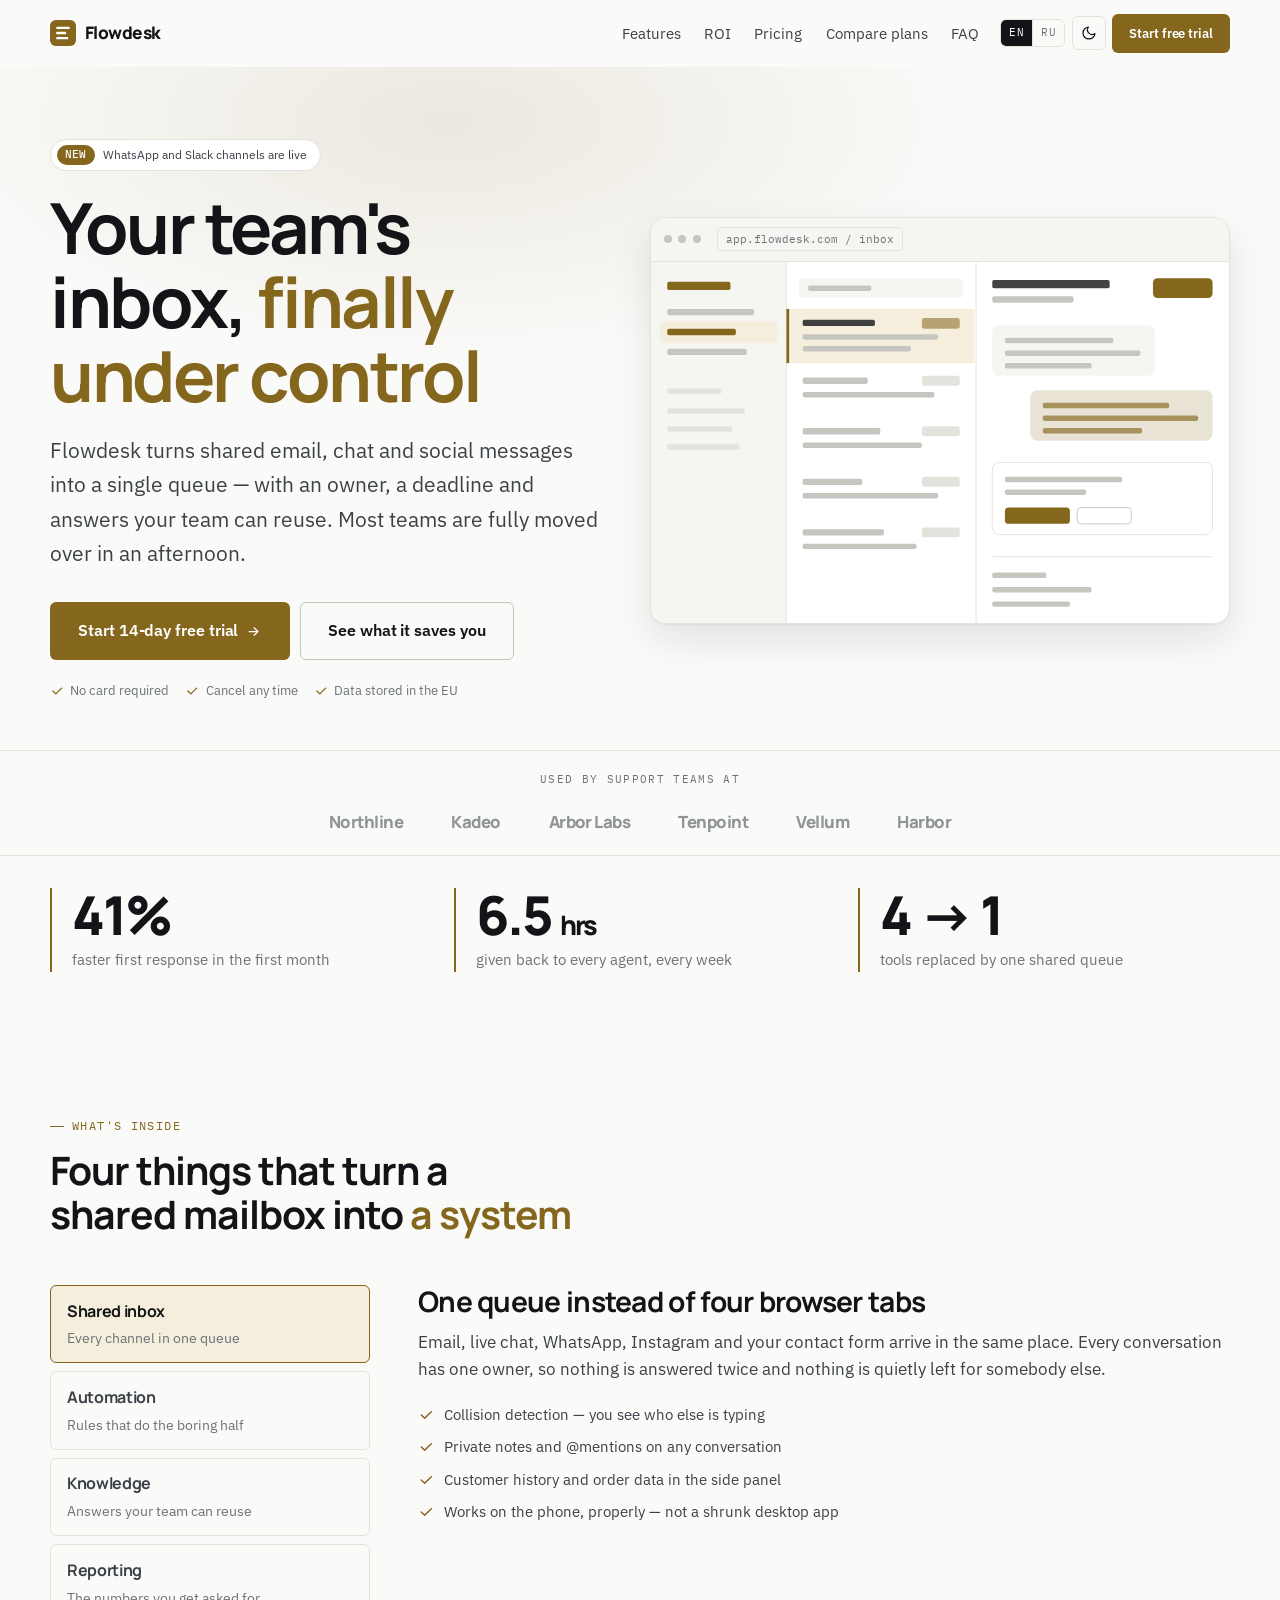
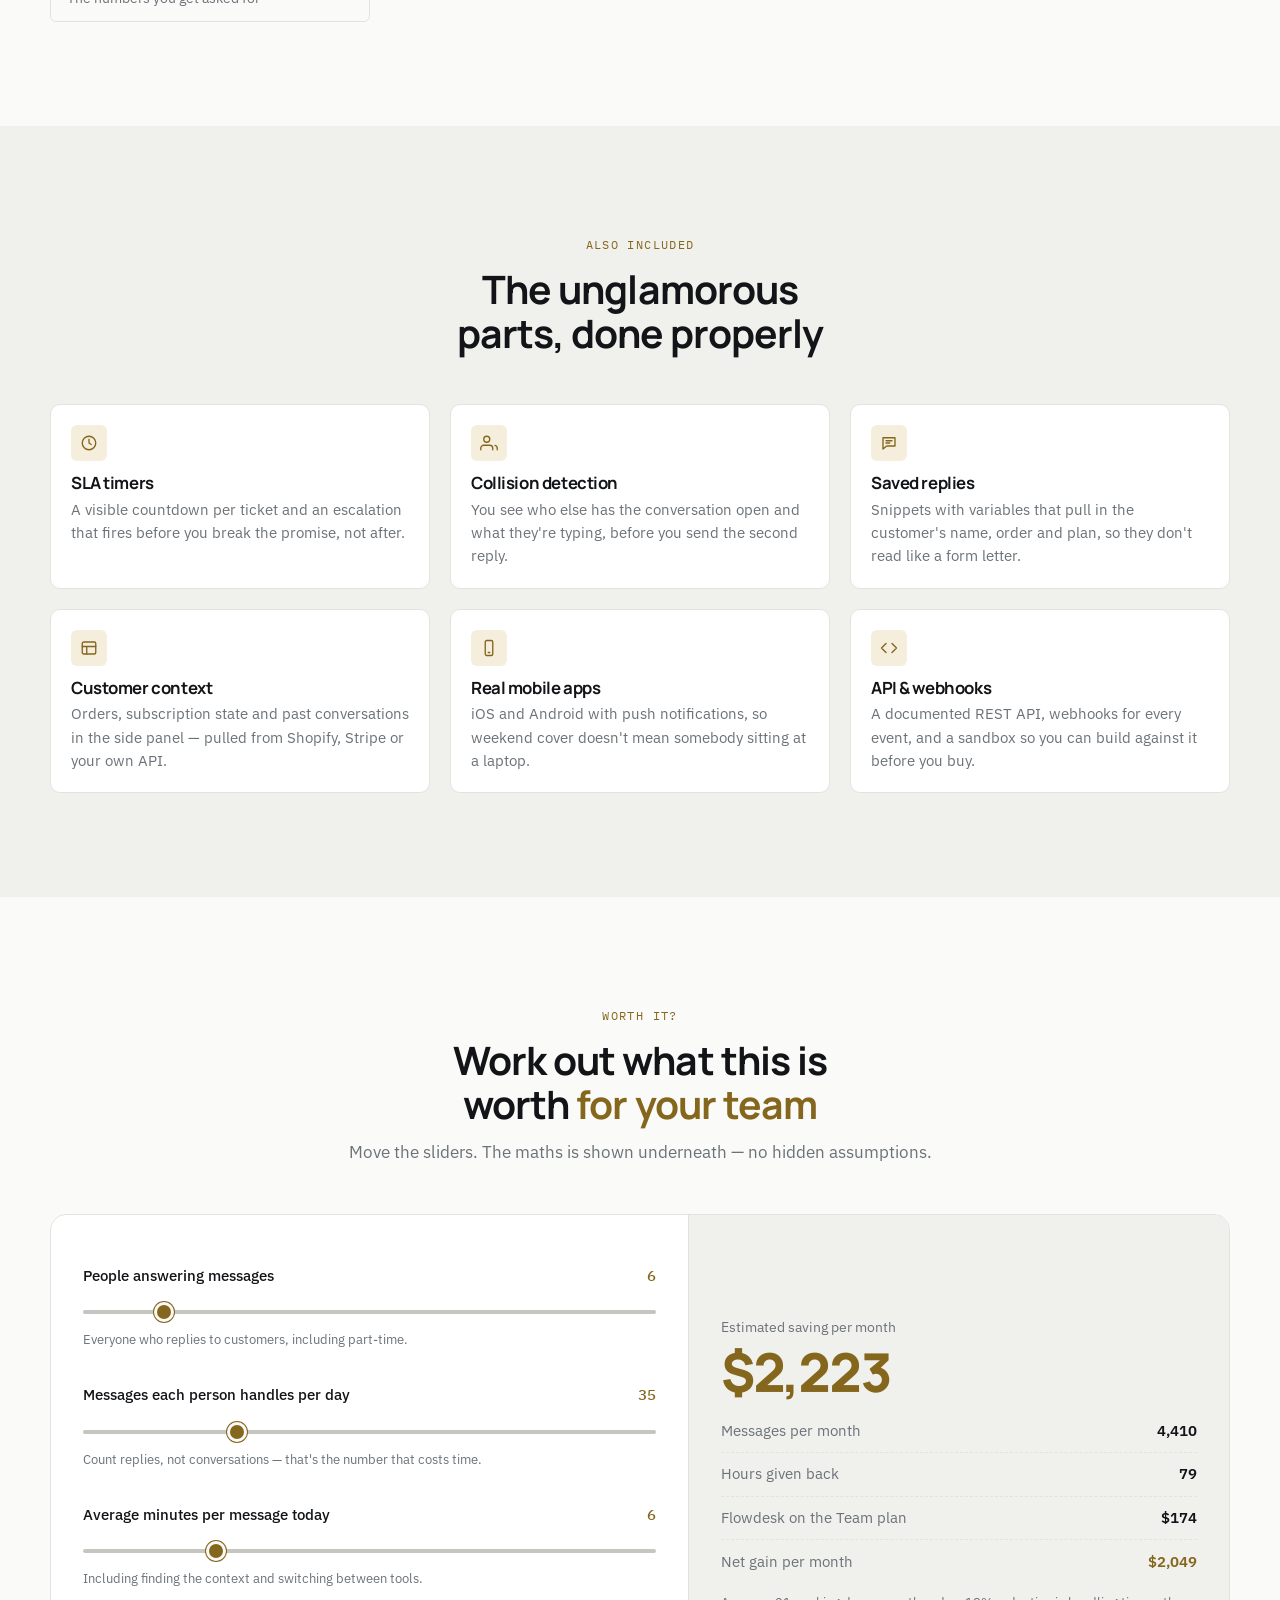
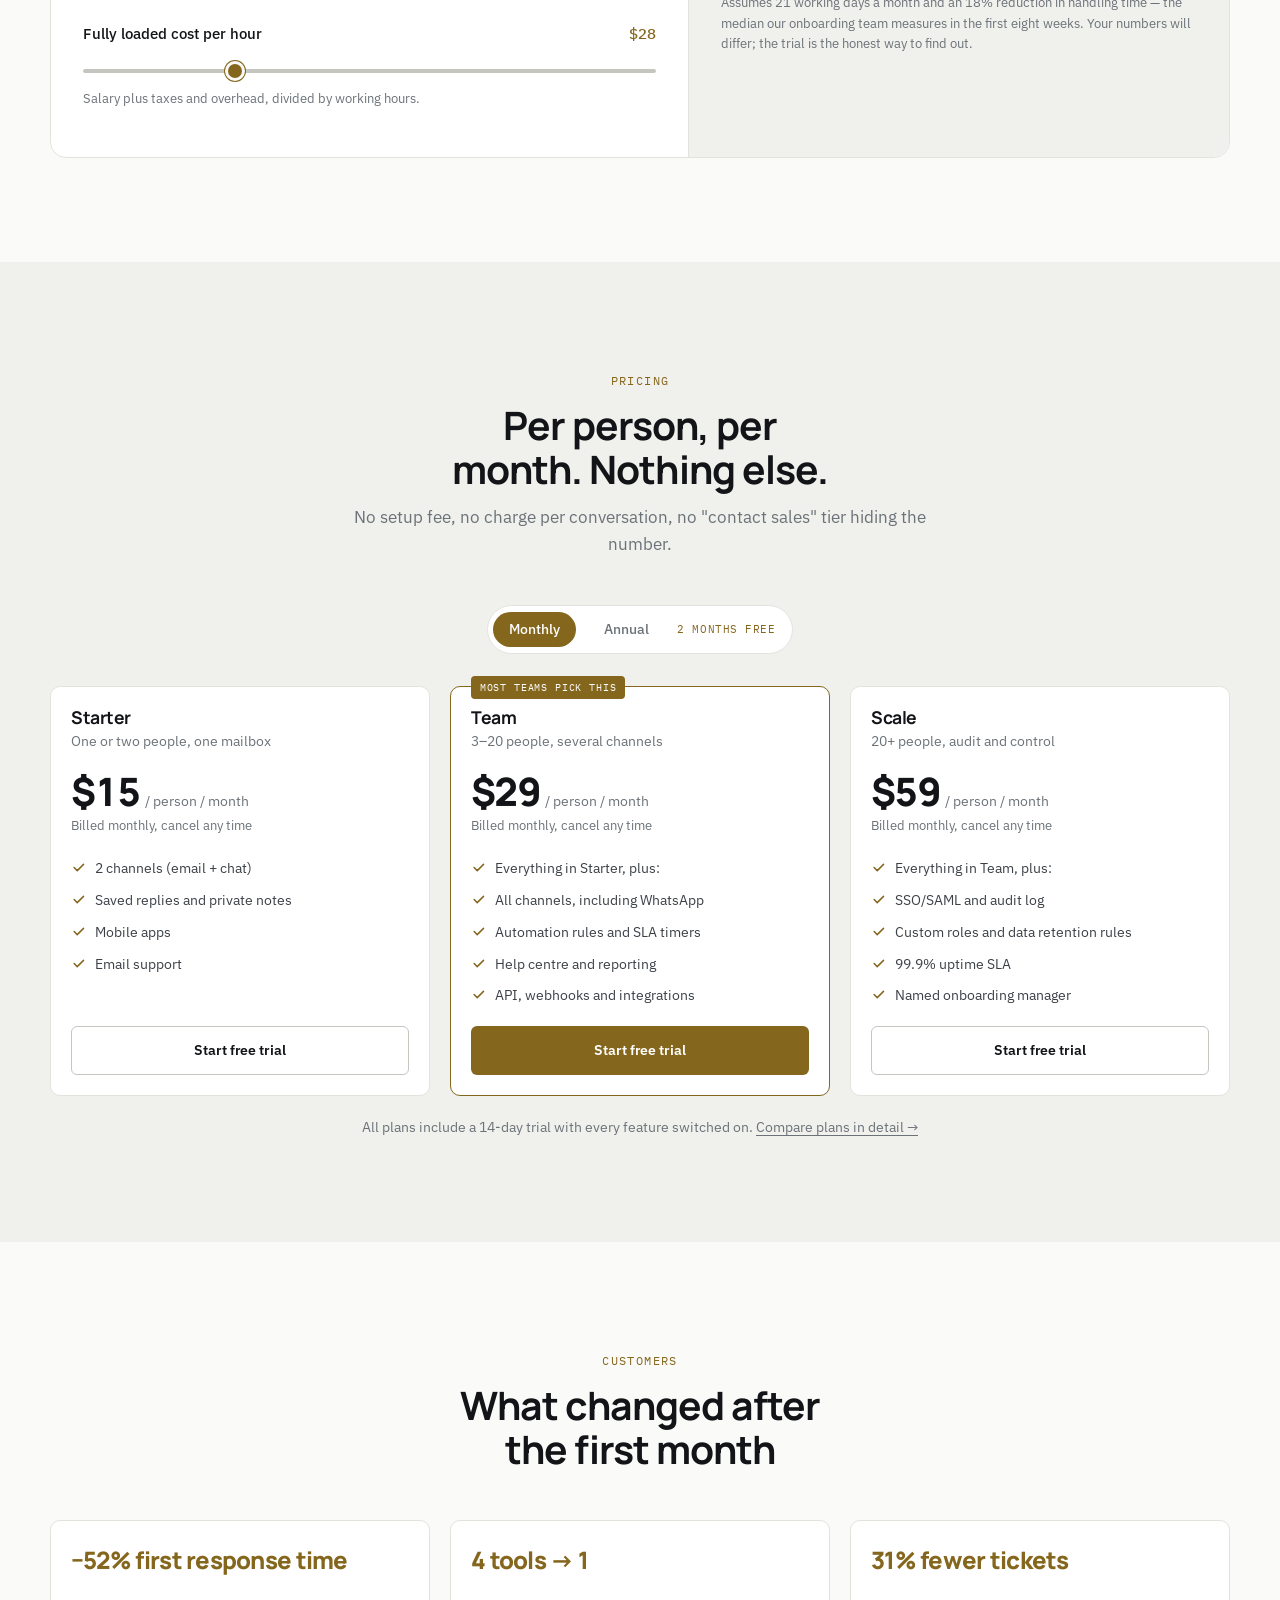
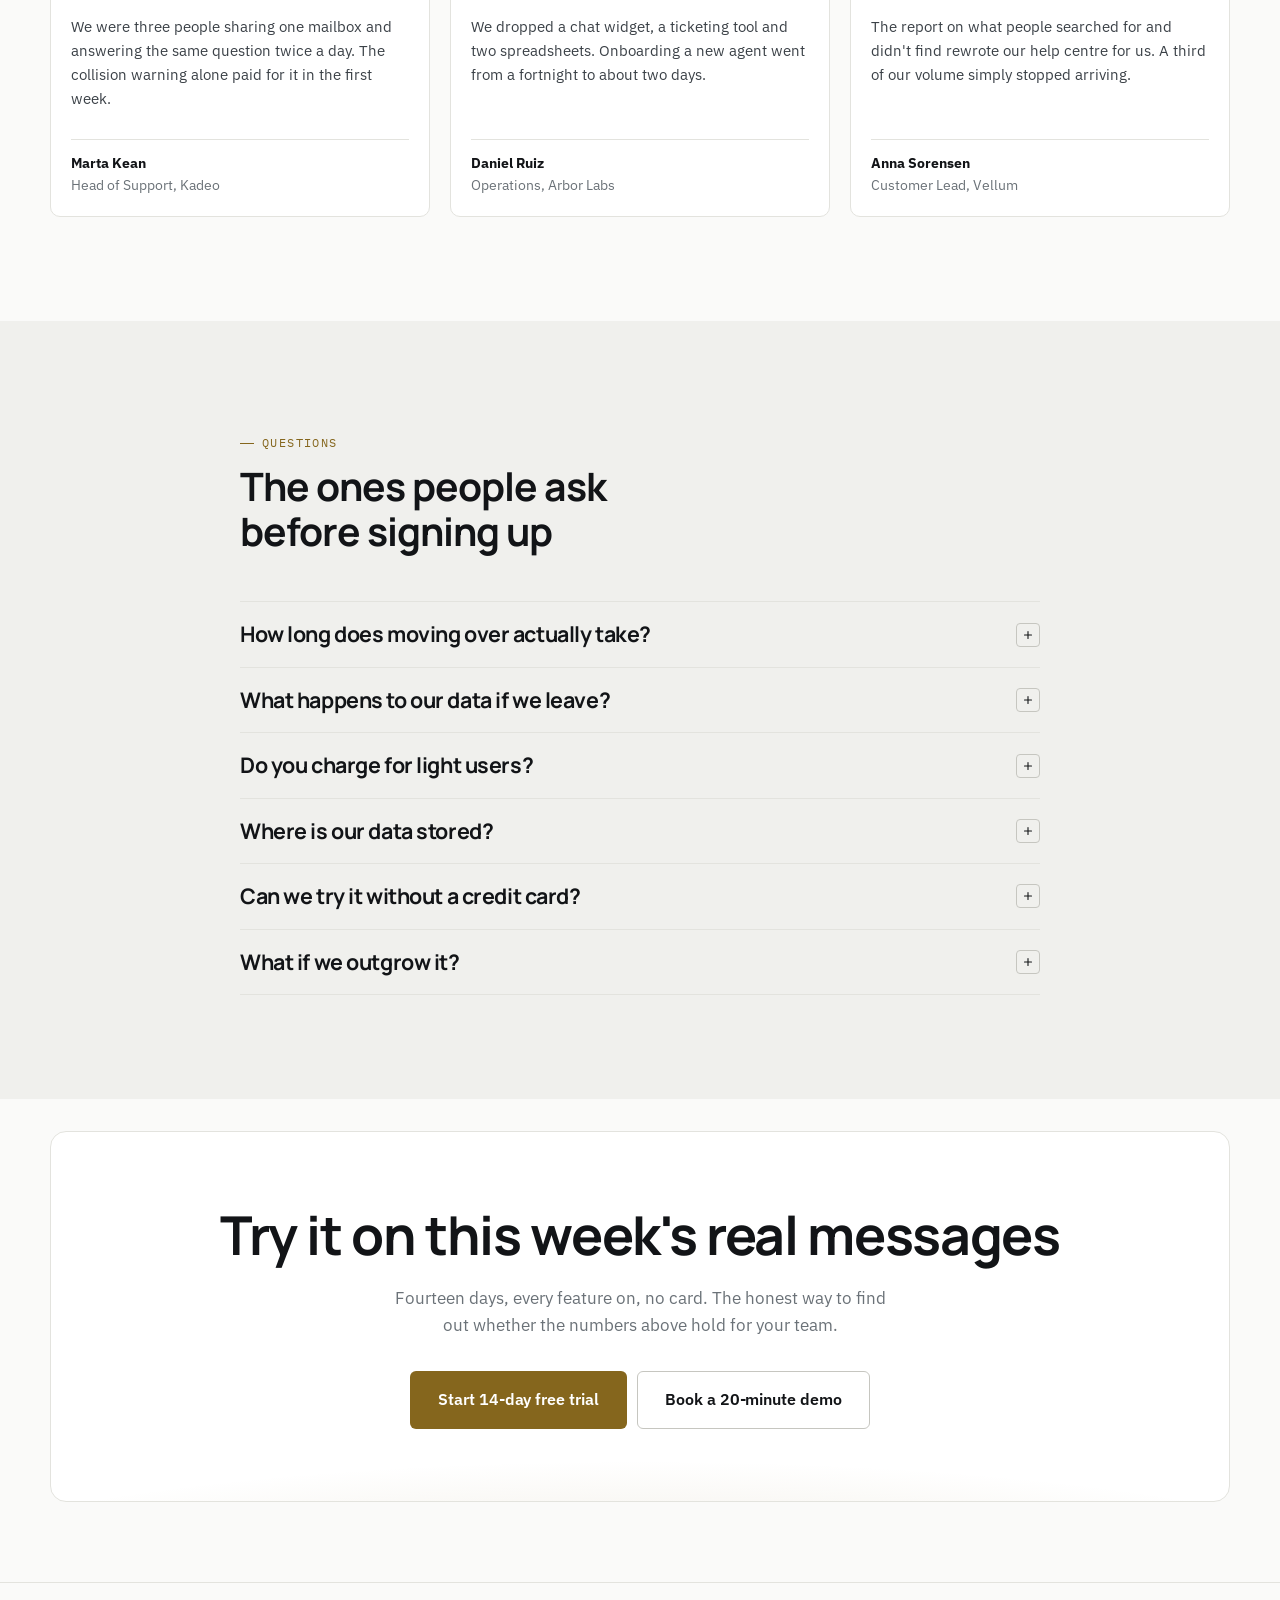
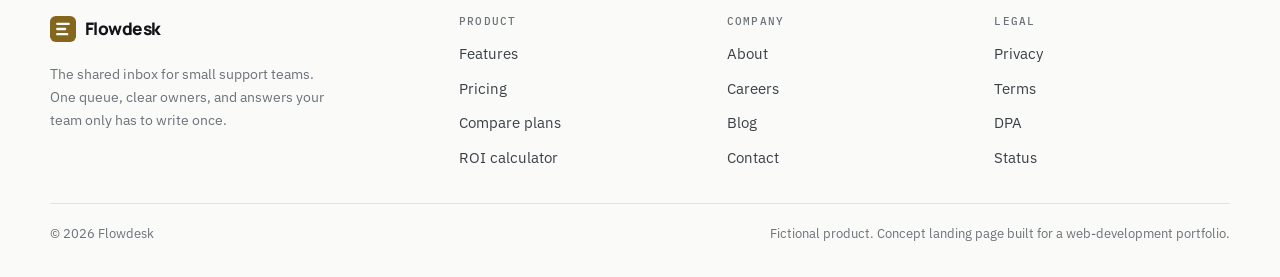
==== index.html @ bfbb4446 "Site files, README and preview" ====
<!DOCTYPE html>
<html lang="en">
<head>
<meta charset="utf-8">
<meta name="viewport" content="width=device-width, initial-scale=1">
<title data-i18n="home.metaTitle">Flowdesk — the shared inbox small support teams actually finish</title>
<meta name="description" data-i18n-attr="content:home.metaDesc" content="Flowdesk turns shared email, chat and social messages into one queue with owners, deadlines and reusable answers. 14-day free trial, no card required.">
<meta name="theme-color" content="#0E1013" media="(prefers-color-scheme: dark)">
<meta name="theme-color" content="#FAFAF9" media="(prefers-color-scheme: light)">

<meta property="og:type" content="website">
<meta property="og:title" content="Flowdesk — the shared inbox small support teams actually finish">
<meta property="og:description" content="One queue for email, chat and social. Owners, deadlines and answers your team can reuse.">
<meta property="og:url" content="https://dmitrii-mazurkevich.github.io/saas-landing-page/">
<link rel="canonical" href="https://dmitrii-mazurkevich.github.io/saas-landing-page/">
<link rel="alternate" hreflang="en" href="https://dmitrii-mazurkevich.github.io/saas-landing-page/?lang=en">
<link rel="alternate" hreflang="ru" href="https://dmitrii-mazurkevich.github.io/saas-landing-page/?lang=ru">
<link rel="alternate" hreflang="x-default" href="https://dmitrii-mazurkevich.github.io/saas-landing-page/">

<link rel="icon" href="data:image/svg+xml,%3Csvg xmlns='http://www.w3.org/2000/svg' viewBox='0 0 100 100'%3E%3Crect width='100' height='100' rx='22' fill='%230E1013'/%3E%3Cpath d='M28 30h44M28 50h30M28 70h38' stroke='%23C9A461' stroke-width='9' stroke-linecap='round'/%3E%3C/svg%3E">

<link rel="preconnect" href="https://fonts.googleapis.com">
<link rel="preconnect" href="https://fonts.gstatic.com" crossorigin>
<link rel="stylesheet" href="https://fonts.googleapis.com/css2?family=Manrope:wght@600;700;800&family=IBM+Plex+Sans:wght@400;500;600&family=IBM+Plex+Mono:wght@400;500&display=swap">
<link rel="stylesheet" href="assets/css/main.css">

<script>
  (function () {
    var d = document.documentElement, langs = ['en', 'ru'], lang = null;
    var p = location.search.match(/[?&]lang=([a-z]{2})/i);
    if (p && langs.indexOf(p[1].toLowerCase()) > -1) lang = p[1].toLowerCase();
    if (!lang) { try { var s = localStorage.getItem('fd-lang'); if (langs.indexOf(s) > -1) lang = s; } catch (e) {} }
    if (!lang) { lang = /^ru/i.test(navigator.language || '') ? 'ru' : 'en'; }
    d.setAttribute('data-lang', lang);
    if (lang !== 'en') { d.className += ' i18n-pending'; setTimeout(function () { d.classList.remove('i18n-pending'); }, 1200); }
    try { var t = localStorage.getItem('fd-theme'); if (t) d.setAttribute('data-theme', t); } catch (e) {}
  })();
</script>

<script type="application/ld+json">
{
  "@context": "https://schema.org",
  "@type": "SoftwareApplication",
  "name": "Flowdesk",
  "applicationCategory": "BusinessApplication",
  "operatingSystem": "Web, iOS, Android",
  "url": "https://dmitrii-mazurkevich.github.io/saas-landing-page/",
  "description": "Shared inbox and helpdesk for small support teams.",
  "offers": {
    "@type": "AggregateOffer",
    "priceCurrency": "USD",
    "lowPrice": "15",
    "highPrice": "59",
    "offerCount": "3"
  }
}
</script>
</head>

<body>
<a class="skip-link" href="#main" data-i18n="nav.skip">Skip to content</a>

<header class="site-header">
  <div class="container">
    <nav class="nav" aria-label="Main">
      <a class="logo" href="index.html">
        <svg class="logo__mark" viewBox="0 0 100 100" aria-hidden="true">
          <rect width="100" height="100" rx="22" fill="var(--accent)"/>
          <path d="M28 30h44M28 50h30M28 70h38" stroke="var(--accent-ink)" stroke-width="9" stroke-linecap="round"/>
        </svg>
        <span class="logo__name">Flowdesk</span>
      </a>

      <ul class="nav__list">
        <li><a href="#features" data-i18n="nav.features">Features</a></li>
        <li><a href="#calculator" data-i18n="nav.roi">ROI</a></li>
        <li><a href="#pricing" data-i18n="nav.pricing">Pricing</a></li>
        <li><a href="pricing.html" data-i18n="nav.compare">Compare plans</a></li>
        <li><a href="#faq" data-i18n="nav.faq">FAQ</a></li>
      </ul>

      <div class="nav__actions">
        <div class="lang" role="group" aria-label="Language">
          <button type="button" data-lang="en" aria-pressed="true">EN</button>
          <button type="button" data-lang="ru" aria-pressed="false">RU</button>
        </div>
        <button class="icon-btn theme-toggle" type="button" data-i18n-attr="aria-label:nav.theme" aria-label="Switch colour theme">
          <svg class="icon-sun" viewBox="0 0 24 24" fill="none" stroke="currentColor" stroke-width="1.8" stroke-linecap="round" stroke-linejoin="round" aria-hidden="true"><circle cx="12" cy="12" r="4"/><path d="M12 2v2M12 20v2M4.9 4.9l1.4 1.4M17.7 17.7l1.4 1.4M2 12h2M20 12h2M4.9 19.1l1.4-1.4M17.7 6.3l1.4-1.4"/></svg>
          <svg class="icon-moon" viewBox="0 0 24 24" fill="none" stroke="currentColor" stroke-width="1.8" stroke-linecap="round" stroke-linejoin="round" aria-hidden="true"><path d="M21 12.8A9 9 0 1 1 11.2 3a7 7 0 0 0 9.8 9.8z"/></svg>
        </button>
        <button class="icon-btn nav-toggle" type="button" aria-expanded="false" aria-controls="mobile-menu" data-i18n-attr="aria-label:nav.menu" aria-label="Open menu">
          <svg viewBox="0 0 24 24" fill="none" stroke="currentColor" stroke-width="1.8" stroke-linecap="round" aria-hidden="true"><path d="M4 7h16M4 12h16M4 17h16"/></svg>
        </button>
        <a class="btn btn--sm nav__cta" href="#pricing" data-analytics="cta_nav_trial" data-i18n="nav.trial">Start free trial</a>
      </div>
    </nav>
  </div>
</header>

<div class="mobile-menu" id="mobile-menu">
  <a href="#features" data-i18n="nav.features">Features</a>
  <a href="#calculator" data-i18n="nav.roi">ROI</a>
  <a href="#pricing" data-i18n="nav.pricing">Pricing</a>
  <a href="pricing.html" data-i18n="nav.compare">Compare plans</a>
  <a href="#faq" data-i18n="nav.faq">FAQ</a>
  <a class="btn" href="#pricing" data-analytics="cta_mobilemenu_trial" data-i18n="nav.trial">Start free trial</a>
</div>

<main id="main">

  <!-- ================= HERO ================= -->
  <section class="hero">
    <div class="container">
      <div class="hero__grid">
        <div>
          <p class="pill"><b data-i18n="hero.pillTag">New</b> <span data-i18n="hero.pillText">WhatsApp and Slack channels are live</span></p>

          <h1 class="hero__title" data-i18n-html="hero.title">Your team's inbox, <em>finally under control</em></h1>

          <p class="hero__lede" data-i18n="hero.lede">
            Flowdesk turns shared email, chat and social messages into a single queue —
            with an owner, a deadline and answers your team can reuse. Most teams are
            fully moved over in an afternoon.
          </p>

          <div class="hero__actions">
            <a class="btn btn--lg" href="#pricing" data-analytics="cta_hero_trial">
              <span data-i18n="hero.cta1">Start 14-day free trial</span>
              <svg viewBox="0 0 24 24" fill="none" stroke="currentColor" stroke-width="2" stroke-linecap="round" stroke-linejoin="round" aria-hidden="true"><path d="M5 12h14M13 6l6 6-6 6"/></svg>
            </a>
            <a class="btn btn--ghost btn--lg" href="#calculator" data-analytics="cta_hero_roi" data-i18n="hero.cta2">See what it saves you</a>
          </div>

          <p class="hero__note">
            <span>
              <svg viewBox="0 0 24 24" fill="none" stroke="currentColor" stroke-width="2.2" stroke-linecap="round" stroke-linejoin="round" aria-hidden="true"><path d="m5 12 5 5L20 7"/></svg>
              <span data-i18n="hero.note1">No card required</span>
            </span>
            <span>
              <svg viewBox="0 0 24 24" fill="none" stroke="currentColor" stroke-width="2.2" stroke-linecap="round" stroke-linejoin="round" aria-hidden="true"><path d="m5 12 5 5L20 7"/></svg>
              <span data-i18n="hero.note2">Cancel any time</span>
            </span>
            <span>
              <svg viewBox="0 0 24 24" fill="none" stroke="currentColor" stroke-width="2.2" stroke-linecap="round" stroke-linejoin="round" aria-hidden="true"><path d="m5 12 5 5L20 7"/></svg>
              <span data-i18n="hero.note3">Data stored in the EU</span>
            </span>
          </p>
        </div>

        <div class="mock reveal">
          <div class="mock__bar">
            <span class="mock__dot"></span><span class="mock__dot"></span><span class="mock__dot"></span>
            <span class="mock__tab">app.flowdesk.com / inbox</span>
          </div>
          <div class="mock__body">
            <svg viewBox="0 0 640 400" role="img" aria-label="Flowdesk shared inbox interface">
              <rect width="640" height="400" fill="var(--surface)"/>
              <!-- sidebar -->
              <rect x="0" y="0" width="150" height="400" fill="var(--surface-2)"/>
              <rect x="18" y="22" width="70" height="9" rx="2" fill="var(--accent)"/>
              <g fill="var(--line-strong)">
                <rect x="18" y="52" width="96" height="7" rx="2"/>
                <rect x="18" y="74" width="76" height="7" rx="2"/>
                <rect x="18" y="96" width="88" height="7" rx="2"/>
              </g>
              <rect x="10" y="66" width="130" height="24" rx="5" fill="var(--accent-soft)"/>
              <rect x="18" y="74" width="76" height="7" rx="2" fill="var(--accent)"/>
              <g fill="var(--line)">
                <rect x="18" y="140" width="60" height="6" rx="2"/>
                <rect x="18" y="162" width="86" height="6" rx="2"/>
                <rect x="18" y="182" width="72" height="6" rx="2"/>
                <rect x="18" y="202" width="80" height="6" rx="2"/>
              </g>
              <!-- list -->
              <rect x="150" y="0" width="210" height="400" fill="var(--surface)"/>
              <line x1="150" y1="0" x2="150" y2="400" stroke="var(--line)"/>
              <line x1="360" y1="0" x2="360" y2="400" stroke="var(--line)"/>
              <rect x="164" y="18" width="182" height="22" rx="5" fill="var(--surface-2)"/>
              <rect x="174" y="26" width="70" height="6" rx="2" fill="var(--line-strong)"/>
              <g>
                <rect x="152" y="52" width="206" height="60" fill="var(--accent-soft)"/>
                <rect x="150" y="52" width="3" height="60" fill="var(--accent)"/>
                <rect x="168" y="64" width="80" height="7" rx="2" fill="var(--ink)" opacity=".8"/>
                <rect x="168" y="80" width="150" height="6" rx="2" fill="var(--line-strong)"/>
                <rect x="168" y="93" width="120" height="6" rx="2" fill="var(--line-strong)"/>
                <rect x="300" y="62" width="42" height="12" rx="3" fill="var(--accent)" opacity=".55"/>
              </g>
              <g fill="var(--line-strong)">
                <rect x="168" y="128" width="72" height="7" rx="2"/><rect x="168" y="144" width="146" height="6" rx="2"/>
                <rect x="168" y="184" width="86" height="7" rx="2"/><rect x="168" y="200" width="132" height="6" rx="2"/>
                <rect x="168" y="240" width="66" height="7" rx="2"/><rect x="168" y="256" width="150" height="6" rx="2"/>
                <rect x="168" y="296" width="90" height="7" rx="2"/><rect x="168" y="312" width="126" height="6" rx="2"/>
              </g>
              <g fill="var(--line)">
                <rect x="300" y="126" width="42" height="11" rx="3"/>
                <rect x="300" y="182" width="42" height="11" rx="3"/>
                <rect x="300" y="238" width="42" height="11" rx="3"/>
                <rect x="300" y="294" width="42" height="11" rx="3"/>
              </g>
              <!-- conversation -->
              <rect x="378" y="20" width="130" height="9" rx="2" fill="var(--ink)" opacity=".8"/>
              <rect x="378" y="38" width="90" height="7" rx="2" fill="var(--line-strong)"/>
              <rect x="556" y="18" width="66" height="22" rx="5" fill="var(--accent)"/>
              <g>
                <rect x="378" y="70" width="180" height="56" rx="8" fill="var(--surface-2)"/>
                <rect x="392" y="84" width="120" height="6" rx="2" fill="var(--line-strong)"/>
                <rect x="392" y="98" width="150" height="6" rx="2" fill="var(--line-strong)"/>
                <rect x="392" y="112" width="96" height="6" rx="2" fill="var(--line-strong)"/>
              </g>
              <g>
                <rect x="420" y="142" width="202" height="56" rx="8" fill="var(--accent)" opacity=".18"/>
                <rect x="434" y="156" width="140" height="6" rx="2" fill="var(--accent)" opacity=".65"/>
                <rect x="434" y="170" width="172" height="6" rx="2" fill="var(--accent)" opacity=".65"/>
                <rect x="434" y="184" width="110" height="6" rx="2" fill="var(--accent)" opacity=".65"/>
              </g>
              <rect x="378" y="222" width="244" height="80" rx="8" fill="none" stroke="var(--line)"/>
              <g fill="var(--line-strong)">
                <rect x="392" y="238" width="130" height="6" rx="2"/>
                <rect x="392" y="252" width="90" height="6" rx="2"/>
              </g>
              <rect x="392" y="272" width="72" height="18" rx="4" fill="var(--accent)"/>
              <rect x="472" y="272" width="60" height="18" rx="4" fill="none" stroke="var(--line-strong)"/>
              <g fill="var(--line)">
                <rect x="378" y="326" width="244" height="1"/>
              </g>
              <g fill="var(--line-strong)">
                <rect x="378" y="344" width="60" height="6" rx="2"/>
                <rect x="378" y="360" width="110" height="6" rx="2"/>
                <rect x="378" y="376" width="86" height="6" rx="2"/>
              </g>
            </svg>
          </div>
        </div>
      </div>
    </div>
  </section>

  <!-- ================= LOGOS ================= -->
  <div class="logos">
    <div class="container">
      <p class="logos__label" data-i18n="logos.label">Used by support teams at</p>
      <div class="logos__row">
        <span>Northline</span><span>Kadeo</span><span>Arbor Labs</span>
        <span>Tenpoint</span><span>Vellum</span><span>Harbor</span>
      </div>
    </div>
  </div>

  <!-- ================= STATS ================= -->
  <section class="section--tight">
    <div class="container">
      <div class="stats">
        <div class="stat reveal">
          <div class="stat__value"><span data-count-to="41">41</span>%</div>
          <p class="stat__label" data-i18n="stat.1">faster first response in the first month</p>
        </div>
        <div class="stat reveal">
          <div class="stat__value"><span data-count-to="6">6</span>.5 <span style="font-size:.5em" data-i18n="stat.hrs">hrs</span></div>
          <p class="stat__label" data-i18n="stat.2">given back to every agent, every week</p>
        </div>
        <div class="stat reveal">
          <div class="stat__value"><span data-count-to="4">4</span> → 1</div>
          <p class="stat__label" data-i18n="stat.3">tools replaced by one shared queue</p>
        </div>
      </div>
    </div>
  </section>

  <!-- ================= FEATURE TABS ================= -->
  <section class="section" id="features">
    <div class="container">
      <div class="section-head reveal">
        <p class="eyebrow" data-i18n="feat.eyebrow">What's inside</p>
        <h2 class="section-title" data-i18n-html="feat.title">Four things that turn a shared mailbox into <em>a system</em></h2>
      </div>

      <div class="tabs">
        <div class="tablist" role="tablist" data-i18n-attr="aria-label:feat.eyebrow" aria-label="Features">
          <button class="tab" role="tab" id="tab-1" aria-controls="panel-1" aria-selected="true" type="button">
            <span class="tab__title" data-i18n="feat.t1">Shared inbox</span>
            <span class="tab__sub" data-i18n="feat.s1">Every channel in one queue</span>
          </button>
          <button class="tab" role="tab" id="tab-2" aria-controls="panel-2" aria-selected="false" type="button" tabindex="-1">
            <span class="tab__title" data-i18n="feat.t2">Automation</span>
            <span class="tab__sub" data-i18n="feat.s2">Rules that do the boring half</span>
          </button>
          <button class="tab" role="tab" id="tab-3" aria-controls="panel-3" aria-selected="false" type="button" tabindex="-1">
            <span class="tab__title" data-i18n="feat.t3">Knowledge</span>
            <span class="tab__sub" data-i18n="feat.s3">Answers your team can reuse</span>
          </button>
          <button class="tab" role="tab" id="tab-4" aria-controls="panel-4" aria-selected="false" type="button" tabindex="-1">
            <span class="tab__title" data-i18n="feat.t4">Reporting</span>
            <span class="tab__sub" data-i18n="feat.s4">The numbers you get asked for</span>
          </button>
        </div>

        <div>
          <div class="tabpanel is-active" role="tabpanel" id="panel-1" aria-labelledby="tab-1" tabindex="0">
            <h3 data-i18n="feat.h1">One queue instead of four browser tabs</h3>
            <p data-i18n="feat.p1">
              Email, live chat, WhatsApp, Instagram and your contact form arrive in the same
              place. Every conversation has one owner, so nothing is answered twice and nothing
              is quietly left for somebody else.
            </p>
            <ul class="tabpanel__list">
              <li><svg viewBox="0 0 24 24" fill="none" stroke="currentColor" stroke-width="2.2" stroke-linecap="round" stroke-linejoin="round" aria-hidden="true"><path d="m5 12 5 5L20 7"/></svg><span data-i18n="feat.l1a">Collision detection — you see who else is typing</span></li>
              <li><svg viewBox="0 0 24 24" fill="none" stroke="currentColor" stroke-width="2.2" stroke-linecap="round" stroke-linejoin="round" aria-hidden="true"><path d="m5 12 5 5L20 7"/></svg><span data-i18n="feat.l1b">Private notes and @mentions on any conversation</span></li>
              <li><svg viewBox="0 0 24 24" fill="none" stroke="currentColor" stroke-width="2.2" stroke-linecap="round" stroke-linejoin="round" aria-hidden="true"><path d="m5 12 5 5L20 7"/></svg><span data-i18n="feat.l1c">Customer history and order data in the side panel</span></li>
              <li><svg viewBox="0 0 24 24" fill="none" stroke="currentColor" stroke-width="2.2" stroke-linecap="round" stroke-linejoin="round" aria-hidden="true"><path d="m5 12 5 5L20 7"/></svg><span data-i18n="feat.l1d">Works on the phone, properly — not a shrunk desktop app</span></li>
            </ul>
          </div>

          <div class="tabpanel" role="tabpanel" id="panel-2" aria-labelledby="tab-2" tabindex="0" hidden>
            <h3 data-i18n="feat.h2">Rules instead of reminders in your head</h3>
            <p data-i18n="feat.p2">
              Route by keyword, language or customer plan. Escalate anything untouched for four
              hours. Close the "thanks!" replies automatically. You write the rule once in plain
              language and stop thinking about that category of work.
            </p>
            <ul class="tabpanel__list">
              <li><svg viewBox="0 0 24 24" fill="none" stroke="currentColor" stroke-width="2.2" stroke-linecap="round" stroke-linejoin="round" aria-hidden="true"><path d="m5 12 5 5L20 7"/></svg><span data-i18n="feat.l2a">SLA timers with a visible countdown on every ticket</span></li>
              <li><svg viewBox="0 0 24 24" fill="none" stroke="currentColor" stroke-width="2.2" stroke-linecap="round" stroke-linejoin="round" aria-hidden="true"><path d="m5 12 5 5L20 7"/></svg><span data-i18n="feat.l2b">Round-robin assignment that respects working hours</span></li>
              <li><svg viewBox="0 0 24 24" fill="none" stroke="currentColor" stroke-width="2.2" stroke-linecap="round" stroke-linejoin="round" aria-hidden="true"><path d="m5 12 5 5L20 7"/></svg><span data-i18n="feat.l2c">Auto-replies that say when a real answer is coming</span></li>
              <li><svg viewBox="0 0 24 24" fill="none" stroke="currentColor" stroke-width="2.2" stroke-linecap="round" stroke-linejoin="round" aria-hidden="true"><path d="m5 12 5 5L20 7"/></svg><span data-i18n="feat.l2d">Webhooks and a REST API for anything unusual</span></li>
            </ul>
          </div>

          <div class="tabpanel" role="tabpanel" id="panel-3" aria-labelledby="tab-3" tabindex="0" hidden>
            <h3 data-i18n="feat.h3">Write the answer once</h3>
            <p data-i18n="feat.p3">
              Saved replies with variables, an internal wiki and a public help centre that share
              the same source. Update the refund policy in one place and it changes everywhere,
              including the article your customers read at 2am.
            </p>
            <ul class="tabpanel__list">
              <li><svg viewBox="0 0 24 24" fill="none" stroke="currentColor" stroke-width="2.2" stroke-linecap="round" stroke-linejoin="round" aria-hidden="true"><path d="m5 12 5 5L20 7"/></svg><span data-i18n="feat.l3a">Saved replies suggested as you type</span></li>
              <li><svg viewBox="0 0 24 24" fill="none" stroke="currentColor" stroke-width="2.2" stroke-linecap="round" stroke-linejoin="round" aria-hidden="true"><path d="m5 12 5 5L20 7"/></svg><span data-i18n="feat.l3b">Public help centre on your own domain</span></li>
              <li><svg viewBox="0 0 24 24" fill="none" stroke="currentColor" stroke-width="2.2" stroke-linecap="round" stroke-linejoin="round" aria-hidden="true"><path d="m5 12 5 5L20 7"/></svg><span data-i18n="feat.l3c">Multilingual articles with a language switcher</span></li>
              <li><svg viewBox="0 0 24 24" fill="none" stroke="currentColor" stroke-width="2.2" stroke-linecap="round" stroke-linejoin="round" aria-hidden="true"><path d="m5 12 5 5L20 7"/></svg><span data-i18n="feat.l3d">A report of what people searched for and didn't find</span></li>
            </ul>
          </div>

          <div class="tabpanel" role="tabpanel" id="panel-4" aria-labelledby="tab-4" tabindex="0" hidden>
            <h3 data-i18n="feat.h4">Numbers you can defend in a meeting</h3>
            <p data-i18n="feat.p4">
              First response time, resolution time, backlog age, satisfaction, and volume by
              channel and by topic. Filter by team or by person, export to CSV, or have the
              weekly summary land in Slack on Monday morning.
            </p>
            <ul class="tabpanel__list">
              <li><svg viewBox="0 0 24 24" fill="none" stroke="currentColor" stroke-width="2.2" stroke-linecap="round" stroke-linejoin="round" aria-hidden="true"><path d="m5 12 5 5L20 7"/></svg><span data-i18n="feat.l4a">Live dashboard that doesn't need refreshing</span></li>
              <li><svg viewBox="0 0 24 24" fill="none" stroke="currentColor" stroke-width="2.2" stroke-linecap="round" stroke-linejoin="round" aria-hidden="true"><path d="m5 12 5 5L20 7"/></svg><span data-i18n="feat.l4b">CSAT collected in the reply, not in a separate email</span></li>
              <li><svg viewBox="0 0 24 24" fill="none" stroke="currentColor" stroke-width="2.2" stroke-linecap="round" stroke-linejoin="round" aria-hidden="true"><path d="m5 12 5 5L20 7"/></svg><span data-i18n="feat.l4c">Topic clustering that shows what to fix in the product</span></li>
              <li><svg viewBox="0 0 24 24" fill="none" stroke="currentColor" stroke-width="2.2" stroke-linecap="round" stroke-linejoin="round" aria-hidden="true"><path d="m5 12 5 5L20 7"/></svg><span data-i18n="feat.l4d">Scheduled reports by email or Slack</span></li>
            </ul>
          </div>
        </div>
      </div>
    </div>
  </section>

  <!-- ================= FEATURE GRID ================= -->
  <section class="section section--alt">
    <div class="container">
      <div class="section-head section-head--center reveal">
        <p class="eyebrow" data-i18n="grid.eyebrow">Also included</p>
        <h2 class="section-title" data-i18n="grid.title">The unglamorous parts, done properly</h2>
      </div>

      <div class="grid grid--3">
        <article class="feature reveal">
          <span class="feature__icon"><svg viewBox="0 0 24 24" fill="none" stroke="currentColor" stroke-width="1.8" stroke-linecap="round" stroke-linejoin="round" aria-hidden="true"><circle cx="12" cy="12" r="9"/><path d="M12 7v5l3 2"/></svg></span>
          <h3 data-i18n="grid.1t">SLA timers</h3>
          <p data-i18n="grid.1d">A visible countdown per ticket and an escalation that fires before you break the promise, not after.</p>
        </article>
        <article class="feature reveal">
          <span class="feature__icon"><svg viewBox="0 0 24 24" fill="none" stroke="currentColor" stroke-width="1.8" stroke-linecap="round" stroke-linejoin="round" aria-hidden="true"><path d="M17 21v-2a4 4 0 0 0-4-4H5a4 4 0 0 0-4 4v2"/><circle cx="9" cy="7" r="4"/><path d="M23 21v-2a4 4 0 0 0-3-3.9"/></svg></span>
          <h3 data-i18n="grid.2t">Collision detection</h3>
          <p data-i18n="grid.2d">You see who else has the conversation open and what they're typing, before you send the second reply.</p>
        </article>
        <article class="feature reveal">
          <span class="feature__icon"><svg viewBox="0 0 24 24" fill="none" stroke="currentColor" stroke-width="1.8" stroke-linecap="round" stroke-linejoin="round" aria-hidden="true"><path d="M4 5h16v11H9l-5 4z"/><path d="M8 9h8M8 12h5"/></svg></span>
          <h3 data-i18n="grid.3t">Saved replies</h3>
          <p data-i18n="grid.3d">Snippets with variables that pull in the customer's name, order and plan, so they don't read like a form letter.</p>
        </article>
        <article class="feature reveal">
          <span class="feature__icon"><svg viewBox="0 0 24 24" fill="none" stroke="currentColor" stroke-width="1.8" stroke-linecap="round" stroke-linejoin="round" aria-hidden="true"><rect x="3" y="4" width="18" height="16" rx="2"/><path d="M3 10h18M9 20V10"/></svg></span>
          <h3 data-i18n="grid.4t">Customer context</h3>
          <p data-i18n="grid.4d">Orders, subscription state and past conversations in the side panel — pulled from Shopify, Stripe or your own API.</p>
        </article>
        <article class="feature reveal">
          <span class="feature__icon"><svg viewBox="0 0 24 24" fill="none" stroke="currentColor" stroke-width="1.8" stroke-linecap="round" stroke-linejoin="round" aria-hidden="true"><rect x="7" y="2" width="10" height="20" rx="2"/><path d="M11 18h2"/></svg></span>
          <h3 data-i18n="grid.5t">Real mobile apps</h3>
          <p data-i18n="grid.5d">iOS and Android with push notifications, so weekend cover doesn't mean somebody sitting at a laptop.</p>
        </article>
        <article class="feature reveal">
          <span class="feature__icon"><svg viewBox="0 0 24 24" fill="none" stroke="currentColor" stroke-width="1.8" stroke-linecap="round" stroke-linejoin="round" aria-hidden="true"><path d="m8 6-6 6 6 6M16 6l6 6-6 6"/></svg></span>
          <h3 data-i18n="grid.6t">API &amp; webhooks</h3>
          <p data-i18n="grid.6d">A documented REST API, webhooks for every event, and a sandbox so you can build against it before you buy.</p>
        </article>
      </div>
    </div>
  </section>

  <!-- ================= ROI CALCULATOR ================= -->
  <section class="section" id="calculator">
    <div class="container">
      <div class="section-head section-head--center reveal">
        <p class="eyebrow" data-i18n="calc.eyebrow">Worth it?</p>
        <h2 class="section-title" data-i18n-html="calc.title">Work out what this is worth <em>for your team</em></h2>
        <p class="section-lede" data-i18n="calc.lede">
          Move the sliders. The maths is shown underneath — no hidden assumptions.
        </p>
      </div>

      <div class="calc reveal">
        <div class="calc__grid">
          <div class="calc__inputs">
            <div class="calc__field">
              <label class="calc__label" for="agents">
                <span data-i18n="calc.agents">People answering messages</span>
                <span class="calc__value" id="agents-out">6</span>
              </label>
              <input type="range" id="agents" min="1" max="40" step="1" value="6">
              <p class="calc__hint" data-i18n="calc.agentsHint">Everyone who replies to customers, including part-time.</p>
            </div>

            <div class="calc__field">
              <label class="calc__label" for="tickets">
                <span data-i18n="calc.tickets">Messages each person handles per day</span>
                <span class="calc__value" id="tickets-out">35</span>
              </label>
              <input type="range" id="tickets" min="5" max="120" step="5" value="35">
              <p class="calc__hint" data-i18n="calc.ticketsHint">Count replies, not conversations — that's the number that costs time.</p>
            </div>

            <div class="calc__field">
              <label class="calc__label" for="handling">
                <span data-i18n="calc.handling">Average minutes per message today</span>
                <span class="calc__value" id="handling-out">6</span>
              </label>
              <input type="range" id="handling" min="2" max="20" step="1" value="6">
              <p class="calc__hint" data-i18n="calc.handlingHint">Including finding the context and switching between tools.</p>
            </div>

            <div class="calc__field">
              <label class="calc__label" for="rate">
                <span data-i18n="calc.rate">Fully loaded cost per hour</span>
                <span class="calc__value" id="rate-out">$28</span>
              </label>
              <input type="range" id="rate" min="10" max="80" step="1" value="28">
              <p class="calc__hint" data-i18n="calc.rateHint">Salary plus taxes and overhead, divided by working hours.</p>
            </div>
          </div>

          <div class="calc__out">
            <div>
              <p class="muted" style="font-size:.85rem;margin-bottom:.4rem" data-i18n="calc.outLabel">Estimated saving per month</p>
              <p class="calc__big" id="saving-out">$2,223</p>
            </div>

            <ul class="calc__rows">
              <li><span data-i18n="calc.rowMessages">Messages per month</span><b id="messages-out">4,410</b></li>
              <li><span data-i18n="calc.rowHours">Hours given back</span><b id="hours-out">79</b></li>
              <li><span data-i18n="calc.rowCost">Flowdesk on the Team plan</span><b id="cost-out">$174</b></li>
              <li><span data-i18n="calc.rowNet">Net gain per month</span><b id="net-out">$2,049</b></li>
            </ul>

            <p class="calc__disclaimer" data-i18n="calc.disclaimer">
              Assumes 21 working days a month and an 18% reduction in handling time — the median
              our onboarding team measures in the first eight weeks. Your numbers will differ;
              the trial is the honest way to find out.
            </p>
          </div>
        </div>
      </div>
    </div>
  </section>

  <!-- ================= PRICING ================= -->
  <section class="section section--alt" id="pricing">
    <div class="container">
      <div class="section-head section-head--center reveal">
        <p class="eyebrow" data-i18n="price.eyebrow">Pricing</p>
        <h2 class="section-title" data-i18n="price.title">Per person, per month. Nothing else.</h2>
        <p class="section-lede" data-i18n="price.lede">
          No setup fee, no charge per conversation, no "contact sales" tier hiding the number.
        </p>
      </div>

      <div class="text-center">
        <div class="billing" role="group" data-i18n-attr="aria-label:price.billing" aria-label="Billing period">
          <button type="button" data-billing="monthly" aria-pressed="true" data-i18n="price.monthly">Monthly</button>
          <button type="button" data-billing="annual" aria-pressed="false" data-i18n="price.annual">Annual</button>
          <span class="save" data-i18n="price.save">2 months free</span>
        </div>
      </div>

      <div class="plans">
        <article class="plan reveal">
          <h3 class="plan__name" data-i18n="price.p1n">Starter</h3>
          <p class="plan__for" data-i18n="price.p1f">One or two people, one mailbox</p>
          <p class="plan__price">
            <span class="plan__amount" data-price data-monthly="15" data-annual="12">$15</span>
            <span class="plan__per" data-i18n="price.per">/ person / month</span>
          </p>
          <p class="plan__billed" data-billed-note></p>
          <ul class="plan__list">
            <li><svg viewBox="0 0 24 24" fill="none" stroke="currentColor" stroke-width="2.4" stroke-linecap="round" stroke-linejoin="round" aria-hidden="true"><path d="m5 12 5 5L20 7"/></svg><span data-i18n="price.p1a">2 channels (email + chat)</span></li>
            <li><svg viewBox="0 0 24 24" fill="none" stroke="currentColor" stroke-width="2.4" stroke-linecap="round" stroke-linejoin="round" aria-hidden="true"><path d="m5 12 5 5L20 7"/></svg><span data-i18n="price.p1b">Saved replies and private notes</span></li>
            <li><svg viewBox="0 0 24 24" fill="none" stroke="currentColor" stroke-width="2.4" stroke-linecap="round" stroke-linejoin="round" aria-hidden="true"><path d="m5 12 5 5L20 7"/></svg><span data-i18n="price.p1c">Mobile apps</span></li>
            <li><svg viewBox="0 0 24 24" fill="none" stroke="currentColor" stroke-width="2.4" stroke-linecap="round" stroke-linejoin="round" aria-hidden="true"><path d="m5 12 5 5L20 7"/></svg><span data-i18n="price.p1d">Email support</span></li>
          </ul>
          <a class="btn btn--ghost btn--block" href="#" data-analytics="cta_plan_starter" data-i18n="price.startTrial">Start free trial</a>
        </article>

        <article class="plan plan--featured reveal">
          <span class="plan__badge" data-i18n="price.popular">Most teams pick this</span>
          <h3 class="plan__name" data-i18n="price.p2n">Team</h3>
          <p class="plan__for" data-i18n="price.p2f">3–20 people, several channels</p>
          <p class="plan__price">
            <span class="plan__amount" data-price data-monthly="29" data-annual="24">$29</span>
            <span class="plan__per" data-i18n="price.per">/ person / month</span>
          </p>
          <p class="plan__billed" data-billed-note></p>
          <ul class="plan__list">
            <li><svg viewBox="0 0 24 24" fill="none" stroke="currentColor" stroke-width="2.4" stroke-linecap="round" stroke-linejoin="round" aria-hidden="true"><path d="m5 12 5 5L20 7"/></svg><span data-i18n="price.p2a">Everything in Starter, plus:</span></li>
            <li><svg viewBox="0 0 24 24" fill="none" stroke="currentColor" stroke-width="2.4" stroke-linecap="round" stroke-linejoin="round" aria-hidden="true"><path d="m5 12 5 5L20 7"/></svg><span data-i18n="price.p2b">All channels, including WhatsApp</span></li>
            <li><svg viewBox="0 0 24 24" fill="none" stroke="currentColor" stroke-width="2.4" stroke-linecap="round" stroke-linejoin="round" aria-hidden="true"><path d="m5 12 5 5L20 7"/></svg><span data-i18n="price.p2c">Automation rules and SLA timers</span></li>
            <li><svg viewBox="0 0 24 24" fill="none" stroke="currentColor" stroke-width="2.4" stroke-linecap="round" stroke-linejoin="round" aria-hidden="true"><path d="m5 12 5 5L20 7"/></svg><span data-i18n="price.p2d">Help centre and reporting</span></li>
            <li><svg viewBox="0 0 24 24" fill="none" stroke="currentColor" stroke-width="2.4" stroke-linecap="round" stroke-linejoin="round" aria-hidden="true"><path d="m5 12 5 5L20 7"/></svg><span data-i18n="price.p2e">API, webhooks and integrations</span></li>
          </ul>
          <a class="btn btn--block" href="#" data-analytics="cta_plan_team" data-i18n="price.startTrial">Start free trial</a>
        </article>

        <article class="plan reveal">
          <h3 class="plan__name" data-i18n="price.p3n">Scale</h3>
          <p class="plan__for" data-i18n="price.p3f">20+ people, audit and control</p>
          <p class="plan__price">
            <span class="plan__amount" data-price data-monthly="59" data-annual="49">$59</span>
            <span class="plan__per" data-i18n="price.per">/ person / month</span>
          </p>
          <p class="plan__billed" data-billed-note></p>
          <ul class="plan__list">
            <li><svg viewBox="0 0 24 24" fill="none" stroke="currentColor" stroke-width="2.4" stroke-linecap="round" stroke-linejoin="round" aria-hidden="true"><path d="m5 12 5 5L20 7"/></svg><span data-i18n="price.p3a">Everything in Team, plus:</span></li>
            <li><svg viewBox="0 0 24 24" fill="none" stroke="currentColor" stroke-width="2.4" stroke-linecap="round" stroke-linejoin="round" aria-hidden="true"><path d="m5 12 5 5L20 7"/></svg><span data-i18n="price.p3b">SSO/SAML and audit log</span></li>
            <li><svg viewBox="0 0 24 24" fill="none" stroke="currentColor" stroke-width="2.4" stroke-linecap="round" stroke-linejoin="round" aria-hidden="true"><path d="m5 12 5 5L20 7"/></svg><span data-i18n="price.p3c">Custom roles and data retention rules</span></li>
            <li><svg viewBox="0 0 24 24" fill="none" stroke="currentColor" stroke-width="2.4" stroke-linecap="round" stroke-linejoin="round" aria-hidden="true"><path d="m5 12 5 5L20 7"/></svg><span data-i18n="price.p3d">99.9% uptime SLA</span></li>
            <li><svg viewBox="0 0 24 24" fill="none" stroke="currentColor" stroke-width="2.4" stroke-linecap="round" stroke-linejoin="round" aria-hidden="true"><path d="m5 12 5 5L20 7"/></svg><span data-i18n="price.p3e">Named onboarding manager</span></li>
          </ul>
          <a class="btn btn--ghost btn--block" href="#" data-analytics="cta_plan_scale" data-i18n="price.startTrial">Start free trial</a>
        </article>
      </div>

      <p class="text-center muted mt-3" style="font-size:.87rem">
        <span data-i18n="price.footnote">All plans include a 14-day trial with every feature switched on.</span>
        <a href="pricing.html" data-i18n="price.compareLink">Compare plans in detail →</a>
      </p>
    </div>
  </section>

  <!-- ================= QUOTES ================= -->
  <section class="section">
    <div class="container">
      <div class="section-head section-head--center reveal">
        <p class="eyebrow" data-i18n="quote.eyebrow">Customers</p>
        <h2 class="section-title" data-i18n="quote.title">What changed after the first month</h2>
      </div>

      <div class="quotes">
        <article class="quote reveal">
          <p class="quote__metric" data-i18n="quote.1m">−52% first response time</p>
          <p class="quote__text" data-i18n="quote.1t">We were three people sharing one mailbox and answering the same question twice a day. The collision warning alone paid for it in the first week.</p>
          <p class="quote__who"><b>Marta Kean</b><span data-i18n="quote.1w">Head of Support, Kadeo</span></p>
        </article>
        <article class="quote reveal">
          <p class="quote__metric" data-i18n="quote.2m">4 tools → 1</p>
          <p class="quote__text" data-i18n="quote.2t">We dropped a chat widget, a ticketing tool and two spreadsheets. Onboarding a new agent went from a fortnight to about two days.</p>
          <p class="quote__who"><b>Daniel Ruiz</b><span data-i18n="quote.2w">Operations, Arbor Labs</span></p>
        </article>
        <article class="quote reveal">
          <p class="quote__metric" data-i18n="quote.3m">31% fewer tickets</p>
          <p class="quote__text" data-i18n="quote.3t">The report on what people searched for and didn't find rewrote our help centre for us. A third of our volume simply stopped arriving.</p>
          <p class="quote__who"><b>Anna Sorensen</b><span data-i18n="quote.3w">Customer Lead, Vellum</span></p>
        </article>
      </div>
    </div>
  </section>

  <!-- ================= FAQ ================= -->
  <section class="section section--alt" id="faq">
    <div class="container container--narrow">
      <div class="section-head reveal">
        <p class="eyebrow" data-i18n="faq.eyebrow">Questions</p>
        <h2 class="section-title" data-i18n="faq.title">The ones people ask before signing up</h2>
      </div>

      <div class="faq">
        <div class="faq__item">
          <h3><button class="faq__q" type="button" aria-expanded="false" aria-controls="faq-1">
            <span data-i18n="faq.1q">How long does moving over actually take?</span>
            <span class="faq__icon" aria-hidden="true"><svg viewBox="0 0 24 24" fill="none" stroke="currentColor" stroke-width="2.2" stroke-linecap="round"><path d="M12 5v14M5 12h14"/></svg></span>
          </button></h3>
          <div class="faq__a" id="faq-1"><div><p data-i18n="faq.1a">
            Connecting a mailbox takes about ten minutes. Importing history from Gmail, Outlook,
            Zendesk, Help Scout or Front is a background job that usually finishes within a day.
            Most teams are answering from Flowdesk the same afternoon and keep the old inbox
            forwarding for a fortnight as a safety net.
          </p></div></div>
        </div>

        <div class="faq__item">
          <h3><button class="faq__q" type="button" aria-expanded="false" aria-controls="faq-2">
            <span data-i18n="faq.2q">What happens to our data if we leave?</span>
            <span class="faq__icon" aria-hidden="true"><svg viewBox="0 0 24 24" fill="none" stroke="currentColor" stroke-width="2.2" stroke-linecap="round"><path d="M12 5v14M5 12h14"/></svg></span>
          </button></h3>
          <div class="faq__a" id="faq-2"><div><p data-i18n="faq.2a">
            You export everything — conversations, contacts, help centre articles — as JSON or
            CSV, from a button in settings, at any time, on any plan. We don't hold your history
            hostage, and there's no charge for the export.
          </p></div></div>
        </div>

        <div class="faq__item">
          <h3><button class="faq__q" type="button" aria-expanded="false" aria-controls="faq-3">
            <span data-i18n="faq.3q">Do you charge for light users?</span>
            <span class="faq__icon" aria-hidden="true"><svg viewBox="0 0 24 24" fill="none" stroke="currentColor" stroke-width="2.2" stroke-linecap="round"><path d="M12 5v14M5 12h14"/></svg></span>
          </button></h3>
          <div class="faq__a" id="faq-3"><div><p data-i18n="faq.3a">
            No. People who only leave private notes or read conversations are free, on every
            plan. You pay for the people who actually reply to customers. Developers and managers
            who dip in occasionally cost you nothing.
          </p></div></div>
        </div>

        <div class="faq__item">
          <h3><button class="faq__q" type="button" aria-expanded="false" aria-controls="faq-4">
            <span data-i18n="faq.4q">Where is our data stored?</span>
            <span class="faq__icon" aria-hidden="true"><svg viewBox="0 0 24 24" fill="none" stroke="currentColor" stroke-width="2.2" stroke-linecap="round"><path d="M12 5v14M5 12h14"/></svg></span>
          </button></h3>
          <div class="faq__a" id="faq-4"><div><p data-i18n="faq.4a">
            In Frankfurt by default, with a US region available on the Scale plan. Encrypted in
            transit and at rest, GDPR-compliant, with a data processing agreement you can sign
            from the settings page rather than by emailing a lawyer.
          </p></div></div>
        </div>

        <div class="faq__item">
          <h3><button class="faq__q" type="button" aria-expanded="false" aria-controls="faq-5">
            <span data-i18n="faq.5q">Can we try it without a credit card?</span>
            <span class="faq__icon" aria-hidden="true"><svg viewBox="0 0 24 24" fill="none" stroke="currentColor" stroke-width="2.2" stroke-linecap="round"><path d="M12 5v14M5 12h14"/></svg></span>
          </button></h3>
          <div class="faq__a" id="faq-5"><div><p data-i18n="faq.5a">
            Yes — fourteen days, every feature switched on, no card. If you don't add one at the
            end, the account pauses rather than deletes, and your data stays available for
            ninety days in case you come back.
          </p></div></div>
        </div>

        <div class="faq__item">
          <h3><button class="faq__q" type="button" aria-expanded="false" aria-controls="faq-6">
            <span data-i18n="faq.6q">What if we outgrow it?</span>
            <span class="faq__icon" aria-hidden="true"><svg viewBox="0 0 24 24" fill="none" stroke="currentColor" stroke-width="2.2" stroke-linecap="round"><path d="M12 5v14M5 12h14"/></svg></span>
          </button></h3>
          <div class="faq__a" id="faq-6"><div><p data-i18n="faq.6a">
            Flowdesk is built for teams up to roughly fifty agents. Past that you'll want
            something with workforce management and deep routing, and we'll say so rather than
            sell you a plan that doesn't fit. The export makes leaving straightforward.
          </p></div></div>
        </div>
      </div>
    </div>
  </section>

  <!-- ================= CTA ================= -->
  <section class="section--tight">
    <div class="container">
      <div class="cta reveal">
        <h2 data-i18n="cta.title">Try it on this week's real messages</h2>
        <p data-i18n="cta.lede">
          Fourteen days, every feature on, no card. The honest way to find out whether the
          numbers above hold for your team.
        </p>
        <div class="center-actions">
          <a class="btn btn--lg" href="#" data-analytics="cta_footer_trial" data-i18n="hero.cta1">Start 14-day free trial</a>
          <a class="btn btn--ghost btn--lg" href="#" data-analytics="cta_footer_demo" data-i18n="cta.demo">Book a 20-minute demo</a>
        </div>
      </div>
    </div>
  </section>

</main>

<footer class="site-footer">
  <div class="container">
    <div class="footer__grid">
      <div>
        <a class="logo" href="index.html">
          <svg class="logo__mark" viewBox="0 0 100 100" aria-hidden="true">
            <rect width="100" height="100" rx="22" fill="var(--accent)"/>
            <path d="M28 30h44M28 50h30M28 70h38" stroke="var(--accent-ink)" stroke-width="9" stroke-linecap="round"/>
          </svg>
          <span class="logo__name">Flowdesk</span>
        </a>
        <p class="footer__about" data-i18n="foot.about">
          The shared inbox for small support teams. One queue, clear owners, and answers
          your team only has to write once.
        </p>
      </div>
      <div>
        <h4 data-i18n="foot.product">Product</h4>
        <ul>
          <li><a href="#features" data-i18n="nav.features">Features</a></li>
          <li><a href="#pricing" data-i18n="nav.pricing">Pricing</a></li>
          <li><a href="pricing.html" data-i18n="nav.compare">Compare plans</a></li>
          <li><a href="#calculator" data-i18n="nav.roi">ROI calculator</a></li>
        </ul>
      </div>
      <div>
        <h4 data-i18n="foot.company">Company</h4>
        <ul>
          <li><a href="#" data-i18n="foot.about2">About</a></li>
          <li><a href="#" data-i18n="foot.careers">Careers</a></li>
          <li><a href="#" data-i18n="foot.blog">Blog</a></li>
          <li><a href="#" data-i18n="foot.contact">Contact</a></li>
        </ul>
      </div>
      <div>
        <h4 data-i18n="foot.legal">Legal</h4>
        <ul>
          <li><a href="#" data-i18n="foot.privacy">Privacy</a></li>
          <li><a href="#" data-i18n="foot.terms">Terms</a></li>
          <li><a href="#" data-i18n="foot.dpa">DPA</a></li>
          <li><a href="#" data-i18n="foot.status">Status</a></li>
        </ul>
      </div>
    </div>
    <div class="footer__bottom">
      <span>© <span data-year>2026</span> Flowdesk</span>
      <span data-i18n="foot.demoNote">Fictional product. Concept landing page built for a web-development portfolio.</span>
    </div>
  </div>
</footer>

<script src="assets/js/i18n.js" defer></script>
<script src="assets/js/main.js" defer></script>
</body>
</html>
---- assets/css/main.css ----
/* ==========================================================================
   Flowdesk — SaaS product landing
   Dark-first. No frameworks, no build step.
   Third design language in the portfolio: dense, technical, near-black ground
   with a single brass accent. Deliberately unlike the hub (neutral + blue,
   Roboto) and the clinic (cream + petrol teal, serif).
   ========================================================================== */

/* --------------------------------------------------------------------------
   1. Tokens — dark is the default here
   -------------------------------------------------------------------------- */

:root {
  color-scheme: dark;

  --bg:          #0E1013;
  --bg-alt:      #14171B;
  --surface:     #171B20;
  --surface-2:   #1E232A;
  --ink:         #F1F2F0;
  --ink-2:       #BFC5CC;
  --muted:       #848C95;
  --line:        #242A31;
  --line-strong: #39424C;
  --accent:      #C9A461;
  --accent-2:    #E0BE80;
  --accent-ink:  #14110A;
  --accent-soft: #241E12;
  --positive:    #7FA8B8;
  --danger:      #D08A84;

  --font-display: "Manrope", -apple-system, BlinkMacSystemFont, "Segoe UI", Arial, sans-serif;
  --font-sans:    "IBM Plex Sans", -apple-system, BlinkMacSystemFont, "Segoe UI", Arial, sans-serif;
  --font-mono:    "IBM Plex Mono", ui-monospace, SFMono-Regular, Menlo, Consolas, monospace;

  --step--1: clamp(0.82rem, 0.79rem + 0.13vw, 0.88rem);
  --step-0:  clamp(0.97rem, 0.94rem + 0.16vw, 1.05rem);
  --step-1:  clamp(1.14rem, 1.07rem + 0.34vw, 1.34rem);
  --step-2:  clamp(1.36rem, 1.22rem + 0.68vw, 1.76rem);
  --step-3:  clamp(1.68rem, 1.42rem + 1.28vw, 2.50rem);
  --step-4:  clamp(2.00rem, 1.55rem + 2.25vw, 3.40rem);
  --step-5:  clamp(2.35rem, 1.65rem + 3.45vw, 4.40rem);

  --sp-1: 0.375rem;
  --sp-2: 0.75rem;
  --sp-3: 1.25rem;
  --sp-4: 2rem;
  --sp-5: 3rem;
  --sp-6: 4.5rem;
  --sp-7: 6.5rem;

  --r-sm: 4px;
  --r-md: 6px;
  --r-lg: 10px;
  --r-xl: 16px;
  --r-full: 999px;

  --shadow-md: 0 1px 2px rgba(0, 0, 0, .4), 0 18px 46px rgba(0, 0, 0, .45);
  --ring: 0 0 0 1px var(--line);

  --container: 1180px;
  --nav-h: 66px;
  --ease: cubic-bezier(0.25, 0.6, 0.35, 1);
}

/* Light theme — offered, but the product's own identity is the dark one. */
:root[data-theme="light"] {
  color-scheme: light;
  --bg:          #FAFAF9;
  --bg-alt:      #F0F0ED;
  --surface:     #FFFFFF;
  --surface-2:   #F5F5F2;
  --ink:         #121417;
  --ink-2:       #3B4147;
  --muted:       #6B7278;
  --line:        #E3E3DE;
  --line-strong: #C6C6C0;
  --accent:      #85661D;
  --accent-2:    #6B5216;
  --accent-ink:  #FFFFFF;
  --accent-soft: #F5EEDD;
  --positive:    #3D6675;
  --danger:      #A4362C;
  --shadow-md: 0 1px 2px rgba(18, 20, 23, .05), 0 16px 38px rgba(18, 20, 23, .10);
}

@media (prefers-color-scheme: light) {
  :root:not([data-theme="dark"]) {
    color-scheme: light;
    --bg:          #FAFAF9;
    --bg-alt:      #F0F0ED;
    --surface:     #FFFFFF;
    --surface-2:   #F5F5F2;
    --ink:         #121417;
    --ink-2:       #3B4147;
    --muted:       #6B7278;
    --line:        #E3E3DE;
    --line-strong: #C6C6C0;
    --accent:      #85661D;
    --accent-2:    #6B5216;
    --accent-ink:  #FFFFFF;
    --accent-soft: #F5EEDD;
    --positive:    #3D6675;
    --danger:      #A4362C;
    --shadow-md: 0 1px 2px rgba(18, 20, 23, .05), 0 16px 38px rgba(18, 20, 23, .10);
  }
}

/* --------------------------------------------------------------------------
   2. Base
   -------------------------------------------------------------------------- */

*, *::before, *::after { box-sizing: border-box; }

html {
  -webkit-text-size-adjust: 100%;
  scroll-behavior: smooth;
  scroll-padding-top: calc(var(--nav-h) + 1.5rem);
}

@media (prefers-reduced-motion: reduce) {
  html { scroll-behavior: auto; }
  *, *::before, *::after {
    animation-duration: .01ms !important;
    animation-iteration-count: 1 !important;
    transition-duration: .01ms !important;
  }
}

body {
  margin: 0;
  background: var(--bg);
  color: var(--ink);
  font-family: var(--font-sans);
  font-size: var(--step-0);
  line-height: 1.6;
  -webkit-font-smoothing: antialiased;
  overflow-x: hidden;
}

img, svg, video { max-width: 100%; height: auto; display: block; }

h1, h2, h3, h4 {
  margin: 0;
  font-family: var(--font-display);
  font-weight: 700;
  line-height: 1.14;
  letter-spacing: -0.025em;
}

p { margin: 0 0 1em; }
p:last-child { margin-bottom: 0; }
a { color: inherit; text-underline-offset: 3px; }
ul, ol { margin: 0; padding: 0; }

:focus-visible { outline: 2px solid var(--accent); outline-offset: 2px; border-radius: 2px; }
::selection { background: var(--accent); color: var(--accent-ink); }

.skip-link {
  position: absolute; left: 1rem; top: -100px; z-index: 999;
  background: var(--accent); color: var(--accent-ink);
  padding: .7rem 1.1rem; border-radius: var(--r-md);
  font-size: var(--step--1); font-weight: 600;
  transition: top .2s var(--ease);
}
.skip-link:focus { top: 1rem; }

.visually-hidden {
  position: absolute !important; width: 1px; height: 1px;
  padding: 0; margin: -1px; overflow: hidden;
  clip: rect(0 0 0 0); clip-path: inset(50%); white-space: nowrap;
}

/* --------------------------------------------------------------------------
   3. Layout
   -------------------------------------------------------------------------- */

.container { width: min(100% - 2.25rem, var(--container)); margin-inline: auto; }
.container--narrow { width: min(100% - 2.25rem, 800px); }

.section { padding-block: var(--sp-5); }
@media (min-width: 760px) { .section { padding-block: var(--sp-6); } }
@media (min-width: 1100px) { .section { padding-block: var(--sp-7); } }
.section--tight { padding-block: var(--sp-4); }
.section--alt { background: var(--bg-alt); }
.section--line { border-top: 1px solid var(--line); }

.section-head { max-width: 60ch; margin-bottom: var(--sp-4); }
.section-head--center { margin-inline: auto; text-align: center; }
@media (min-width: 760px) { .section-head { margin-bottom: var(--sp-5); } }

.eyebrow {
  display: inline-flex; align-items: center; gap: .5rem;
  font-family: var(--font-mono); font-size: .72rem;
  letter-spacing: .12em; text-transform: uppercase;
  color: var(--accent); margin-bottom: var(--sp-2);
}
.eyebrow::before { content: ""; width: 14px; height: 1px; background: currentColor; }
.section-head--center .eyebrow::before { display: none; }

.section-title { font-size: var(--step-3); text-wrap: balance; }
.section-title em, .hero__title em { font-style: normal; color: var(--accent); }
.section-lede { color: var(--muted); margin-top: var(--sp-2); font-size: var(--step-0); }

/* --------------------------------------------------------------------------
   4. Buttons
   -------------------------------------------------------------------------- */

.btn {
  --btn-bg: var(--accent);
  --btn-fg: var(--accent-ink);
  display: inline-flex; align-items: center; justify-content: center; gap: .5rem;
  padding: .75rem 1.35rem;
  background: var(--btn-bg); color: var(--btn-fg);
  border: 1px solid transparent; border-radius: var(--r-md);
  font: inherit; font-size: var(--step--1); font-weight: 600;
  letter-spacing: -0.005em;
  text-decoration: none; cursor: pointer; text-align: center;
  transition: transform .15s var(--ease), background-color .15s var(--ease),
              border-color .15s var(--ease), color .15s var(--ease), opacity .15s var(--ease);
}
.btn:hover { transform: translateY(-1px); background: var(--accent-2); }
.btn:active { transform: none; }
.btn[disabled] { opacity: .5; cursor: not-allowed; transform: none; }

.btn--ghost { --btn-bg: transparent; --btn-fg: var(--ink); border-color: var(--line-strong); }
.btn--ghost:hover { background: var(--surface-2); border-color: var(--ink); }
.btn--solid { --btn-bg: var(--ink); --btn-fg: var(--bg); }
.btn--solid:hover { background: var(--ink); opacity: .88; }
.btn--sm { padding: .5rem 1rem; font-size: .82rem; }
.btn--lg { padding: .95rem 1.7rem; font-size: 1rem; }
.btn--block { width: 100%; }
.btn svg { width: 15px; height: 15px; flex: none; }

/* --------------------------------------------------------------------------
   5. Header
   -------------------------------------------------------------------------- */

.site-header {
  position: sticky; top: 0; z-index: 100;
  background: color-mix(in srgb, var(--bg) 88%, transparent);
  backdrop-filter: saturate(160%) blur(12px);
  -webkit-backdrop-filter: saturate(160%) blur(12px);
  border-bottom: 1px solid transparent;
  transition: border-color .2s var(--ease);
}
.site-header.is-stuck { border-bottom-color: var(--line); }

.nav { height: var(--nav-h); display: flex; align-items: center; gap: var(--sp-3); }

.logo { display: inline-flex; align-items: center; gap: .55rem; text-decoration: none; margin-right: auto; }
.logo__mark { width: 26px; height: 26px; flex: none; }
.logo__name { font-family: var(--font-display); font-weight: 800; font-size: 1.08rem; letter-spacing: -0.03em; }

.nav__list { display: none; list-style: none; gap: var(--sp-3); align-items: center; }
.nav__list a {
  text-decoration: none; font-size: .92rem; color: var(--ink-2);
  padding: .3rem .1rem; transition: color .15s var(--ease);
}
.nav__list a:hover, .nav__list a[aria-current="page"] { color: var(--ink); }

.nav__actions { display: flex; align-items: center; gap: .4rem; }
.nav__cta { display: none; }
@media (min-width: 940px) {
  .nav__list { display: flex; }
  .nav__cta { display: inline-flex; }
  .nav__actions .nav-toggle { display: none; }
}

.icon-btn {
  width: 34px; height: 34px; display: grid; place-items: center;
  background: transparent; border: 1px solid var(--line);
  border-radius: var(--r-md); color: var(--ink); cursor: pointer;
  transition: border-color .15s var(--ease), background-color .15s var(--ease);
}
.icon-btn:hover { border-color: var(--line-strong); background: var(--surface-2); }
.icon-btn svg { width: 16px; height: 16px; }

.theme-toggle .icon-sun { display: block; }
.theme-toggle .icon-moon { display: none; }
:root[data-theme="light"] .theme-toggle .icon-sun { display: none; }
:root[data-theme="light"] .theme-toggle .icon-moon { display: block; }
@media (prefers-color-scheme: light) {
  :root:not([data-theme="dark"]) .theme-toggle .icon-sun { display: none; }
  :root:not([data-theme="dark"]) .theme-toggle .icon-moon { display: block; }
}

.lang { display: flex; border: 1px solid var(--line); border-radius: var(--r-md); overflow: hidden; }
.lang button {
  appearance: none; border: 0; background: transparent;
  font: inherit; font-family: var(--font-mono); font-size: .7rem; letter-spacing: .04em;
  color: var(--muted); cursor: pointer; padding: .3rem .5rem; line-height: 1.4;
  transition: background-color .15s var(--ease), color .15s var(--ease);
}
.lang button + button { border-left: 1px solid var(--line); }
.lang button:hover { color: var(--ink); }
.lang button[aria-pressed="true"] { background: var(--ink); color: var(--bg); }

.mobile-menu {
  position: fixed; inset: var(--nav-h) 0 0; z-index: 99;
  background: var(--bg); padding: var(--sp-3) 1.125rem var(--sp-5);
  display: flex; flex-direction: column;
  opacity: 0; transform: translateY(-6px); pointer-events: none;
  transition: opacity .2s var(--ease), transform .2s var(--ease);
  overflow-y: auto;
}
.mobile-menu.is-open { opacity: 1; transform: none; pointer-events: auto; }
.mobile-menu a:not(.btn) {
  font-family: var(--font-display); font-weight: 700; font-size: var(--step-1);
  text-decoration: none; padding: .8rem 0; border-bottom: 1px solid var(--line);
}
.mobile-menu .btn { margin-top: var(--sp-3); }
@media (min-width: 940px) { .mobile-menu { display: none; } }

/* --------------------------------------------------------------------------
   6. Hero
   -------------------------------------------------------------------------- */

.hero { padding-block: var(--sp-5) var(--sp-4); position: relative; overflow: hidden; }
@media (min-width: 900px) { .hero { padding-block: var(--sp-6) var(--sp-5); } }

.hero::before {
  content: ""; position: absolute; inset: -30% 20% auto -10%; height: 520px;
  background: radial-gradient(ellipse at center, color-mix(in srgb, var(--accent) 12%, transparent), transparent 65%);
  pointer-events: none;
}
.hero > * { position: relative; }

.hero__grid { display: grid; gap: var(--sp-4); align-items: center; }
@media (min-width: 1020px) { .hero__grid { grid-template-columns: minmax(0, 1fr) minmax(0, 1.05fr); gap: var(--sp-5); } }

.pill {
  display: inline-flex; align-items: center; gap: .5rem;
  border: 1px solid var(--line); background: var(--surface);
  border-radius: var(--r-full); padding: .3rem .8rem .3rem .35rem;
  font-size: .78rem; color: var(--ink-2); margin-bottom: var(--sp-3);
}
.pill b {
  background: var(--accent); color: var(--accent-ink);
  border-radius: var(--r-full); padding: .1rem .5rem;
  font-family: var(--font-mono); font-size: .68rem; font-weight: 500;
  letter-spacing: .04em; text-transform: uppercase;
}

.hero__title {
  font-size: var(--step-5); line-height: 1.05; letter-spacing: -0.035em;
  margin-bottom: var(--sp-3); text-wrap: balance; max-width: 15ch;
}
.hero__lede { font-size: var(--step-1); color: var(--ink-2); max-width: 46ch; margin-bottom: var(--sp-4); }
.hero__actions { display: flex; flex-wrap: wrap; gap: .65rem; margin-bottom: var(--sp-3); }
.hero__note { font-size: .84rem; color: var(--muted); display: flex; flex-wrap: wrap; gap: .35rem 1rem; }
.hero__note span { display: inline-flex; align-items: center; gap: .4rem; }
.hero__note svg { width: 14px; height: 14px; color: var(--accent); }

/* Product mock */
.mock {
  background: var(--surface); border: 1px solid var(--line);
  border-radius: var(--r-xl); box-shadow: var(--shadow-md); overflow: hidden;
}
.mock__bar {
  display: flex; align-items: center; gap: .4rem;
  padding: .6rem .8rem; border-bottom: 1px solid var(--line); background: var(--surface-2);
}
.mock__dot { width: 8px; height: 8px; border-radius: 50%; background: var(--line-strong); }
.mock__tab {
  margin-left: .6rem; font-family: var(--font-mono); font-size: .68rem; color: var(--muted);
  border: 1px solid var(--line); border-radius: var(--r-sm); padding: .15rem .5rem;
}
.mock__body { padding: 0; }
.mock svg { width: 100%; height: auto; display: block; }

/* --------------------------------------------------------------------------
   7. Logo strip
   -------------------------------------------------------------------------- */

.logos {
  border-block: 1px solid var(--line);
  padding-block: var(--sp-3);
}
.logos__label {
  font-family: var(--font-mono); font-size: .7rem; letter-spacing: .12em;
  text-transform: uppercase; color: var(--muted); text-align: center; margin-bottom: var(--sp-3);
}
.logos__row {
  display: flex; flex-wrap: wrap; gap: var(--sp-3) var(--sp-5);
  align-items: center; justify-content: center;
}
.logos__row span {
  font-family: var(--font-display); font-weight: 800; font-size: 1.05rem;
  letter-spacing: -0.03em; color: var(--muted); opacity: .75;
}

/* --------------------------------------------------------------------------
   8. Stat band
   -------------------------------------------------------------------------- */

.stats { display: grid; gap: var(--sp-3); }
@media (min-width: 700px) { .stats { grid-template-columns: repeat(3, 1fr); gap: var(--sp-4); } }
.stat { border-left: 2px solid var(--accent); padding-left: var(--sp-3); }
.stat__value {
  font-family: var(--font-display); font-weight: 800;
  font-size: var(--step-4); line-height: 1; letter-spacing: -0.04em;
}
.stat__label { color: var(--muted); font-size: .92rem; margin-top: .4rem; }

/* --------------------------------------------------------------------------
   9. Feature tabs
   -------------------------------------------------------------------------- */

.tabs { display: grid; gap: var(--sp-3); }
@media (min-width: 940px) { .tabs { grid-template-columns: minmax(0, 320px) minmax(0, 1fr); gap: var(--sp-5); align-items: start; } }

.tablist { display: flex; gap: .5rem; overflow-x: auto; padding-bottom: .4rem; min-width: 0; }
@media (min-width: 940px) { .tablist { flex-direction: column; overflow: visible; padding-bottom: 0; } }

.tab {
  flex: none; text-align: left;
  background: transparent; border: 1px solid var(--line);
  border-radius: var(--r-md); padding: .8rem 1rem;
  font: inherit; color: var(--ink-2); cursor: pointer;
  transition: border-color .15s var(--ease), background-color .15s var(--ease), color .15s var(--ease);
}
@media (min-width: 940px) { .tab { flex: 1 1 auto; width: 100%; } }
.tab:hover { border-color: var(--line-strong); color: var(--ink); }
.tab[aria-selected="true"] {
  border-color: var(--accent); background: var(--accent-soft); color: var(--ink);
}
.tab__title { display: block; font-family: var(--font-display); font-weight: 700; font-size: 1rem; letter-spacing: -0.02em; }
.tab__sub { display: none; font-size: .86rem; color: var(--muted); margin-top: .2rem; }
@media (min-width: 940px) { .tab__sub { display: block; } }

.tabpanel { display: none; }
.tabpanel.is-active { display: block; }
.tabpanel__grid { display: grid; gap: var(--sp-3); }
.tabpanel h3 { font-size: var(--step-2); margin-bottom: var(--sp-2); }
.tabpanel p { color: var(--ink-2); }
.tabpanel__list { list-style: none; display: grid; gap: .55rem; margin-top: var(--sp-3); }
.tabpanel__list li { display: flex; gap: .6rem; align-items: flex-start; font-size: .93rem; color: var(--ink-2); }
.tabpanel__list svg { width: 16px; height: 16px; color: var(--accent); flex: none; margin-top: 4px; }

/* --------------------------------------------------------------------------
   10. Feature grid
   -------------------------------------------------------------------------- */

.grid { display: grid; gap: var(--sp-3); }
@media (min-width: 640px) { .grid--2, .grid--3 { grid-template-columns: repeat(2, 1fr); } }
@media (min-width: 1000px) { .grid--3 { grid-template-columns: repeat(3, 1fr); } }

.feature {
  background: var(--surface); border: 1px solid var(--line);
  border-radius: var(--r-lg); padding: var(--sp-3);
  transition: border-color .18s var(--ease), transform .18s var(--ease);
}
.feature:hover { border-color: var(--line-strong); transform: translateY(-2px); }
.feature__icon {
  width: 36px; height: 36px; border-radius: var(--r-md);
  background: var(--accent-soft); color: var(--accent);
  display: grid; place-items: center; margin-bottom: var(--sp-2);
}
.feature__icon svg { width: 18px; height: 18px; }
.feature h3 { font-size: 1.05rem; margin-bottom: .35rem; }
.feature p { color: var(--muted); font-size: .91rem; }

/* --------------------------------------------------------------------------
   11. ROI calculator
   -------------------------------------------------------------------------- */

.calc {
  border: 1px solid var(--line); border-radius: var(--r-xl);
  background: var(--surface); overflow: hidden;
}
.calc__grid { display: grid; }
@media (min-width: 900px) { .calc__grid { grid-template-columns: minmax(0, 1fr) minmax(0, 0.85fr); } }

.calc__inputs { padding: var(--sp-4) var(--sp-3); }
@media (min-width: 900px) { .calc__inputs { padding: var(--sp-5) var(--sp-4); } }

.calc__field { margin-bottom: var(--sp-4); }
.calc__field:last-child { margin-bottom: 0; }
.calc__label {
  display: flex; align-items: baseline; justify-content: space-between; gap: var(--sp-2);
  font-size: .92rem; font-weight: 500; margin-bottom: .5rem;
}
.calc__value {
  font-family: var(--font-mono); font-size: .95rem; color: var(--accent);
  font-variant-numeric: tabular-nums;
}
.calc__hint { font-size: .82rem; color: var(--muted); margin-top: .45rem; }

input[type="range"] {
  -webkit-appearance: none; appearance: none;
  width: 100%; height: 4px; border-radius: var(--r-full);
  background: var(--line-strong); outline: none; margin: 0;
}
input[type="range"]::-webkit-slider-thumb {
  -webkit-appearance: none; appearance: none;
  width: 20px; height: 20px; border-radius: 50%;
  background: var(--accent); border: 3px solid var(--bg);
  cursor: pointer; box-shadow: 0 0 0 1px var(--accent);
}
input[type="range"]::-moz-range-thumb {
  width: 16px; height: 16px; border-radius: 50%;
  background: var(--accent); border: 3px solid var(--bg);
  cursor: pointer; box-shadow: 0 0 0 1px var(--accent);
}
input[type="range"]:focus-visible { outline: 2px solid var(--accent); outline-offset: 6px; }

.calc__out {
  background: var(--bg-alt); border-top: 1px solid var(--line);
  padding: var(--sp-4) var(--sp-3);
  display: flex; flex-direction: column; justify-content: center; gap: var(--sp-3);
}
@media (min-width: 900px) { .calc__out { border-top: 0; border-left: 1px solid var(--line); padding: var(--sp-5) var(--sp-4); } }
.calc__big {
  font-family: var(--font-display); font-weight: 800;
  font-size: var(--step-4); line-height: 1; letter-spacing: -0.04em; color: var(--accent);
  font-variant-numeric: tabular-nums;
}
.calc__rows { list-style: none; display: grid; gap: .6rem; }
.calc__rows li {
  display: flex; justify-content: space-between; gap: var(--sp-2);
  font-size: .92rem; padding-bottom: .6rem; border-bottom: 1px dashed var(--line);
}
.calc__rows li:last-child { border-bottom: 0; padding-bottom: 0; }
.calc__rows span { color: var(--muted); }
.calc__rows b { font-variant-numeric: tabular-nums; font-weight: 600; }
.calc__disclaimer { font-size: .8rem; color: var(--muted); }

/* --------------------------------------------------------------------------
   12. Pricing
   -------------------------------------------------------------------------- */

.billing {
  display: inline-flex; align-items: center; gap: .75rem;
  border: 1px solid var(--line); background: var(--surface);
  border-radius: var(--r-full); padding: .35rem;
  margin-inline: auto;
}
.billing button {
  appearance: none; border: 0; background: transparent;
  font: inherit; font-size: .87rem; font-weight: 500; color: var(--muted);
  padding: .4rem 1rem; border-radius: var(--r-full); cursor: pointer;
  transition: background-color .15s var(--ease), color .15s var(--ease);
}
.billing button[aria-pressed="true"] { background: var(--accent); color: var(--accent-ink); }
.billing .save {
  font-family: var(--font-mono); font-size: .68rem; letter-spacing: .05em;
  text-transform: uppercase; color: var(--accent); padding-right: .7rem;
}

.plans { display: grid; gap: var(--sp-3); margin-top: var(--sp-4); }
@media (min-width: 760px) { .plans { grid-template-columns: repeat(3, 1fr); } }

.plan {
  display: flex; flex-direction: column;
  background: var(--surface); border: 1px solid var(--line);
  border-radius: var(--r-lg); padding: var(--sp-3);
  position: relative;
}
.plan--featured { border-color: var(--accent); }
.plan__badge {
  position: absolute; top: -11px; left: var(--sp-3);
  background: var(--accent); color: var(--accent-ink);
  font-family: var(--font-mono); font-size: .65rem; letter-spacing: .08em;
  text-transform: uppercase; padding: .2rem .55rem; border-radius: var(--r-sm);
}
.plan__name { font-size: 1.1rem; margin-bottom: .2rem; }
.plan__for { color: var(--muted); font-size: .87rem; margin-bottom: var(--sp-3); }
.plan__price { display: flex; align-items: baseline; gap: .35rem; margin-bottom: .2rem; }
.plan__amount {
  font-family: var(--font-display); font-weight: 800;
  font-size: var(--step-3); line-height: 1; letter-spacing: -0.04em;
  font-variant-numeric: tabular-nums;
}
.plan__per { color: var(--muted); font-size: .87rem; }
.plan__billed { color: var(--muted); font-size: .8rem; min-height: 1.2em; margin-bottom: var(--sp-3); }
.plan__list { list-style: none; display: grid; gap: .55rem; margin-bottom: var(--sp-3); }
.plan__list li { display: flex; gap: .55rem; align-items: flex-start; font-size: .9rem; color: var(--ink-2); }
.plan__list svg { width: 15px; height: 15px; color: var(--accent); flex: none; margin-top: 4px; }
.plan .btn { margin-top: auto; }

/* --------------------------------------------------------------------------
   13. Comparison table (pricing page)
   -------------------------------------------------------------------------- */

.table-wrap { overflow-x: auto; }
table.compare { width: 100%; border-collapse: collapse; font-size: .92rem; min-width: 620px; }
table.compare th, table.compare td { padding: .7rem .9rem; border-bottom: 1px solid var(--line); text-align: left; }
table.compare thead th {
  font-family: var(--font-mono); font-size: .7rem; letter-spacing: .1em;
  text-transform: uppercase; color: var(--muted); font-weight: 500;
}
table.compare td:not(:first-child), table.compare th:not(:first-child) { text-align: center; width: 16%; }
table.compare tbody tr:hover { background: var(--surface-2); }
table.compare .yes { color: var(--accent); font-weight: 600; }
table.compare .no { color: var(--muted); }
table.compare .group td {
  font-family: var(--font-mono); font-size: .7rem; letter-spacing: .1em;
  text-transform: uppercase; color: var(--muted);
  background: var(--surface-2); border-bottom-color: var(--line);
}

/* --------------------------------------------------------------------------
   14. Testimonials
   -------------------------------------------------------------------------- */

.quotes { display: grid; gap: var(--sp-3); }
@media (min-width: 860px) { .quotes { grid-template-columns: repeat(3, 1fr); } }
.quote {
  background: var(--surface); border: 1px solid var(--line);
  border-radius: var(--r-lg); padding: var(--sp-3);
  display: flex; flex-direction: column; gap: var(--sp-2);
}
.quote__metric {
  font-family: var(--font-display); font-weight: 800; font-size: 1.5rem;
  letter-spacing: -0.03em; color: var(--accent);
}
.quote__text { color: var(--ink-2); font-size: .94rem; }
.quote__who { margin-top: auto; padding-top: var(--sp-2); border-top: 1px solid var(--line); font-size: .86rem; }
.quote__who b { display: block; }
.quote__who span { color: var(--muted); }

/* --------------------------------------------------------------------------
   15. FAQ
   -------------------------------------------------------------------------- */

.faq { display: grid; }
.faq__item { border-top: 1px solid var(--line); }
.faq__item:last-child { border-bottom: 1px solid var(--line); }
.faq__q {
  width: 100%; display: flex; align-items: center; justify-content: space-between; gap: var(--sp-3);
  padding: var(--sp-3) 0; background: none; border: 0;
  font: inherit; font-family: var(--font-display); font-size: var(--step-1); font-weight: 700;
  letter-spacing: -0.02em; color: var(--ink); text-align: left; cursor: pointer;
}
.faq__icon {
  flex: none; width: 24px; height: 24px; border-radius: var(--r-sm);
  border: 1px solid var(--line-strong); display: grid; place-items: center;
  transition: transform .22s var(--ease), background-color .22s var(--ease), color .22s var(--ease), border-color .22s var(--ease);
}
.faq__icon svg { width: 12px; height: 12px; }
.faq__q[aria-expanded="true"] .faq__icon {
  transform: rotate(45deg); background: var(--accent); color: var(--accent-ink); border-color: var(--accent);
}
.faq__a { display: grid; grid-template-rows: 0fr; transition: grid-template-rows .28s var(--ease); }
.faq__a > div { overflow: hidden; }
.faq__a.is-open { grid-template-rows: 1fr; }
.faq__a p { color: var(--muted); padding-bottom: var(--sp-3); max-width: 72ch; }

/* --------------------------------------------------------------------------
   16. CTA + footer
   -------------------------------------------------------------------------- */

.cta {
  border: 1px solid var(--line); border-radius: var(--r-xl);
  background: var(--surface); padding: var(--sp-4) var(--sp-3);
  text-align: center; position: relative; overflow: hidden;
}
@media (min-width: 800px) { .cta { padding: var(--sp-6) var(--sp-5); } }
.cta::after {
  content: ""; position: absolute; inset: auto -20% -70% -20%; height: 300px;
  background: radial-gradient(ellipse at center, color-mix(in srgb, var(--accent) 16%, transparent), transparent 70%);
  pointer-events: none;
}
.cta > * { position: relative; }
.cta h2 { font-size: var(--step-4); margin-bottom: var(--sp-3); text-wrap: balance; }
.cta p { color: var(--muted); max-width: 52ch; margin-inline: auto; margin-bottom: var(--sp-4); }
.center-actions { display: flex; flex-wrap: wrap; gap: .65rem; justify-content: center; }

.site-footer { border-top: 1px solid var(--line); padding-block: var(--sp-4); margin-top: var(--sp-5); }
.footer__grid { display: grid; gap: var(--sp-4); }
@media (min-width: 620px) { .footer__grid { grid-template-columns: repeat(2, minmax(0, 1fr)); } }
@media (min-width: 980px) { .footer__grid { grid-template-columns: minmax(0, 1.6fr) repeat(3, minmax(0, 1fr)); gap: var(--sp-4); } }
.footer__about { color: var(--muted); font-size: .9rem; max-width: 36ch; margin-top: var(--sp-2); }
.site-footer h4 {
  font-family: var(--font-mono); font-size: .7rem; letter-spacing: .11em;
  text-transform: uppercase; color: var(--muted); margin-bottom: var(--sp-2); font-weight: 500;
}
.site-footer ul { list-style: none; display: grid; gap: .5rem; }
.site-footer li, .site-footer a { overflow-wrap: anywhere; }
.site-footer ul a { font-size: .91rem; text-decoration: none; color: var(--ink-2); }
.site-footer ul a:hover { color: var(--accent); }
.footer__bottom {
  margin-top: var(--sp-4); padding-top: var(--sp-3); border-top: 1px solid var(--line);
  display: flex; flex-wrap: wrap; gap: var(--sp-2) var(--sp-3);
  justify-content: space-between; align-items: center;
  font-size: .81rem; color: var(--muted);
}

.demo-note {
  background: var(--accent-soft); color: var(--ink);
  border-bottom: 1px solid var(--line);
  font-size: .79rem; text-align: center; padding: .5rem 1rem;
}
.demo-note a { color: var(--accent); font-weight: 600; }

/* --------------------------------------------------------------------------
   17. Page head (pricing page)
   -------------------------------------------------------------------------- */

.page-head { padding-block: var(--sp-4); border-bottom: 1px solid var(--line); text-align: center; }
@media (min-width: 900px) { .page-head { padding-block: var(--sp-5); } }
.page-head__title { font-size: var(--step-4); margin-bottom: var(--sp-2); text-wrap: balance; }
.page-head__lede { color: var(--ink-2); font-size: var(--step-1); max-width: 54ch; margin-inline: auto; }

/* --------------------------------------------------------------------------
   18. Utilities
   -------------------------------------------------------------------------- */

.reveal { opacity: 0; transform: translateY(14px); }
.reveal.is-in { opacity: 1; transform: none; transition: opacity .5s var(--ease), transform .5s var(--ease); }
@media (prefers-reduced-motion: reduce) { .reveal { opacity: 1; transform: none; } }

.mt-2 { margin-top: var(--sp-2); }
.mt-3 { margin-top: var(--sp-3); }
.mt-4 { margin-top: var(--sp-4); }
.muted { color: var(--muted); }
.text-center { text-align: center; }

html.i18n-pending body { visibility: hidden; }
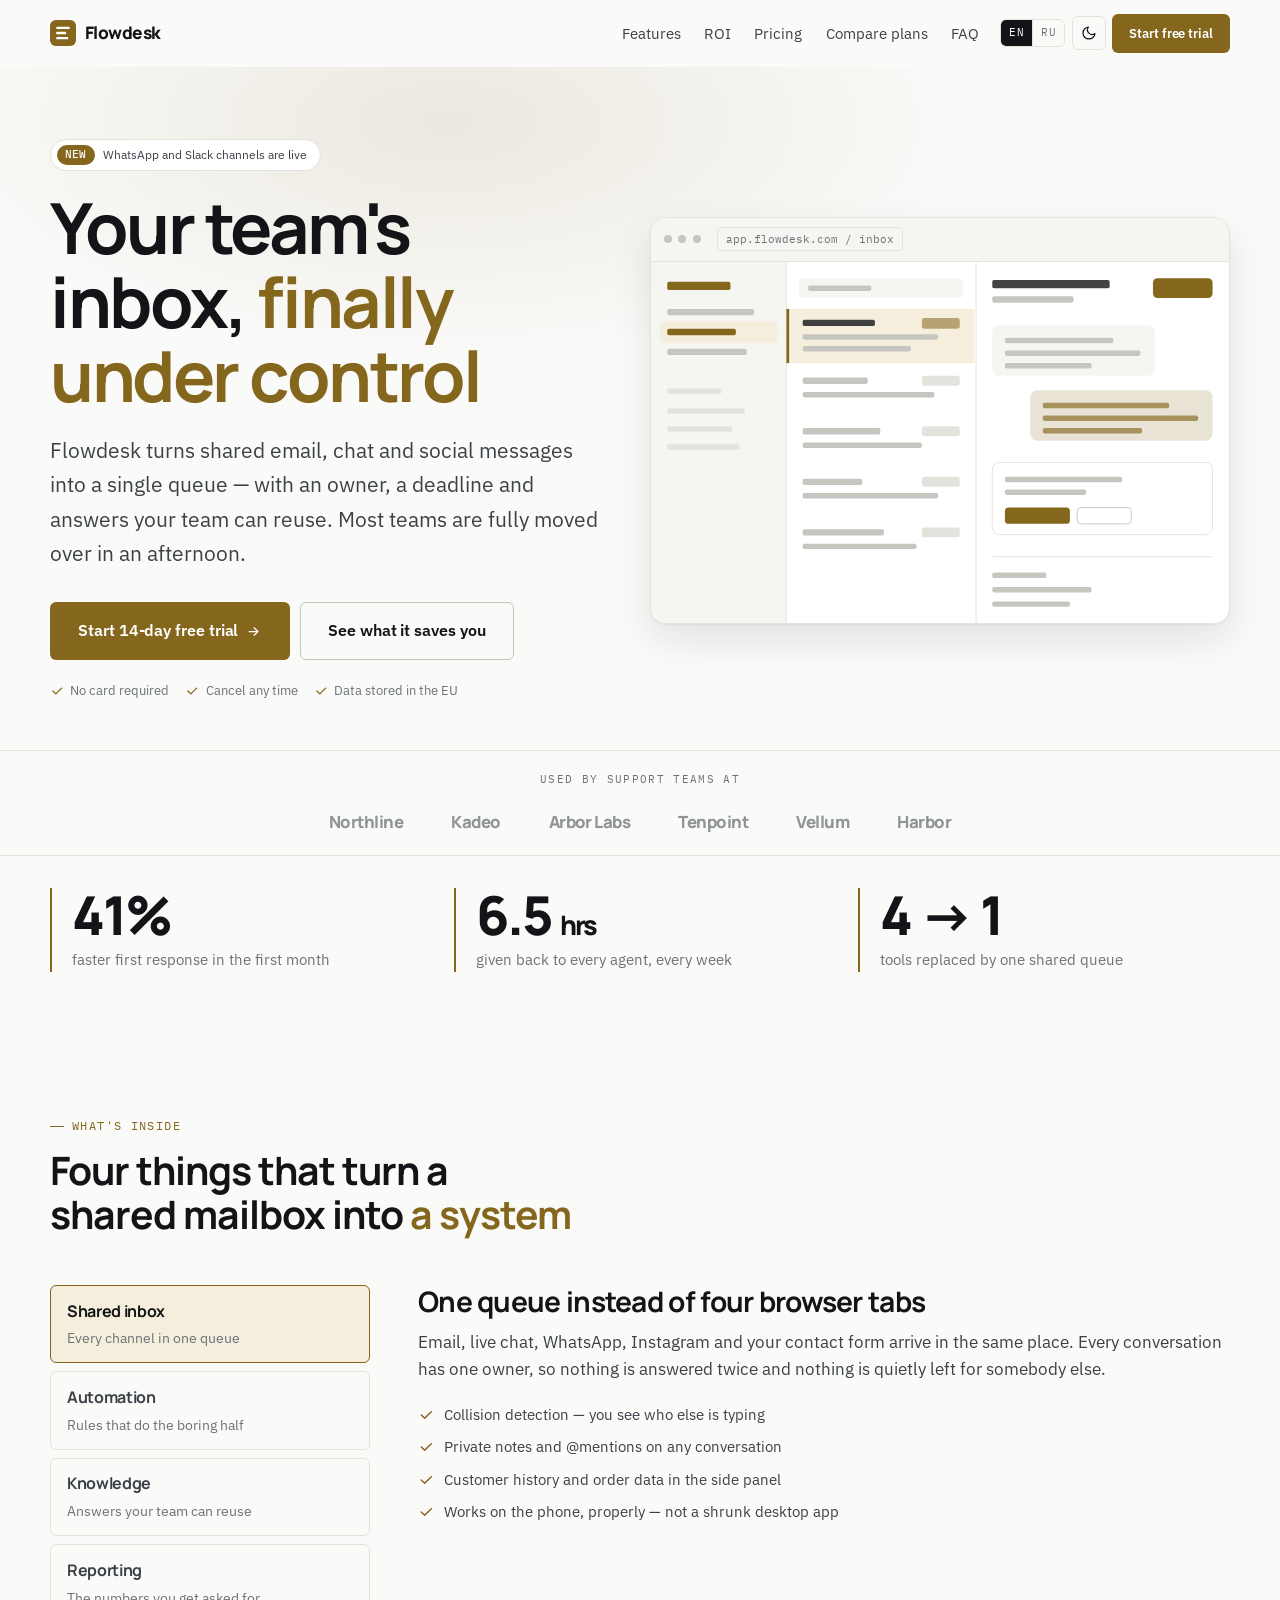
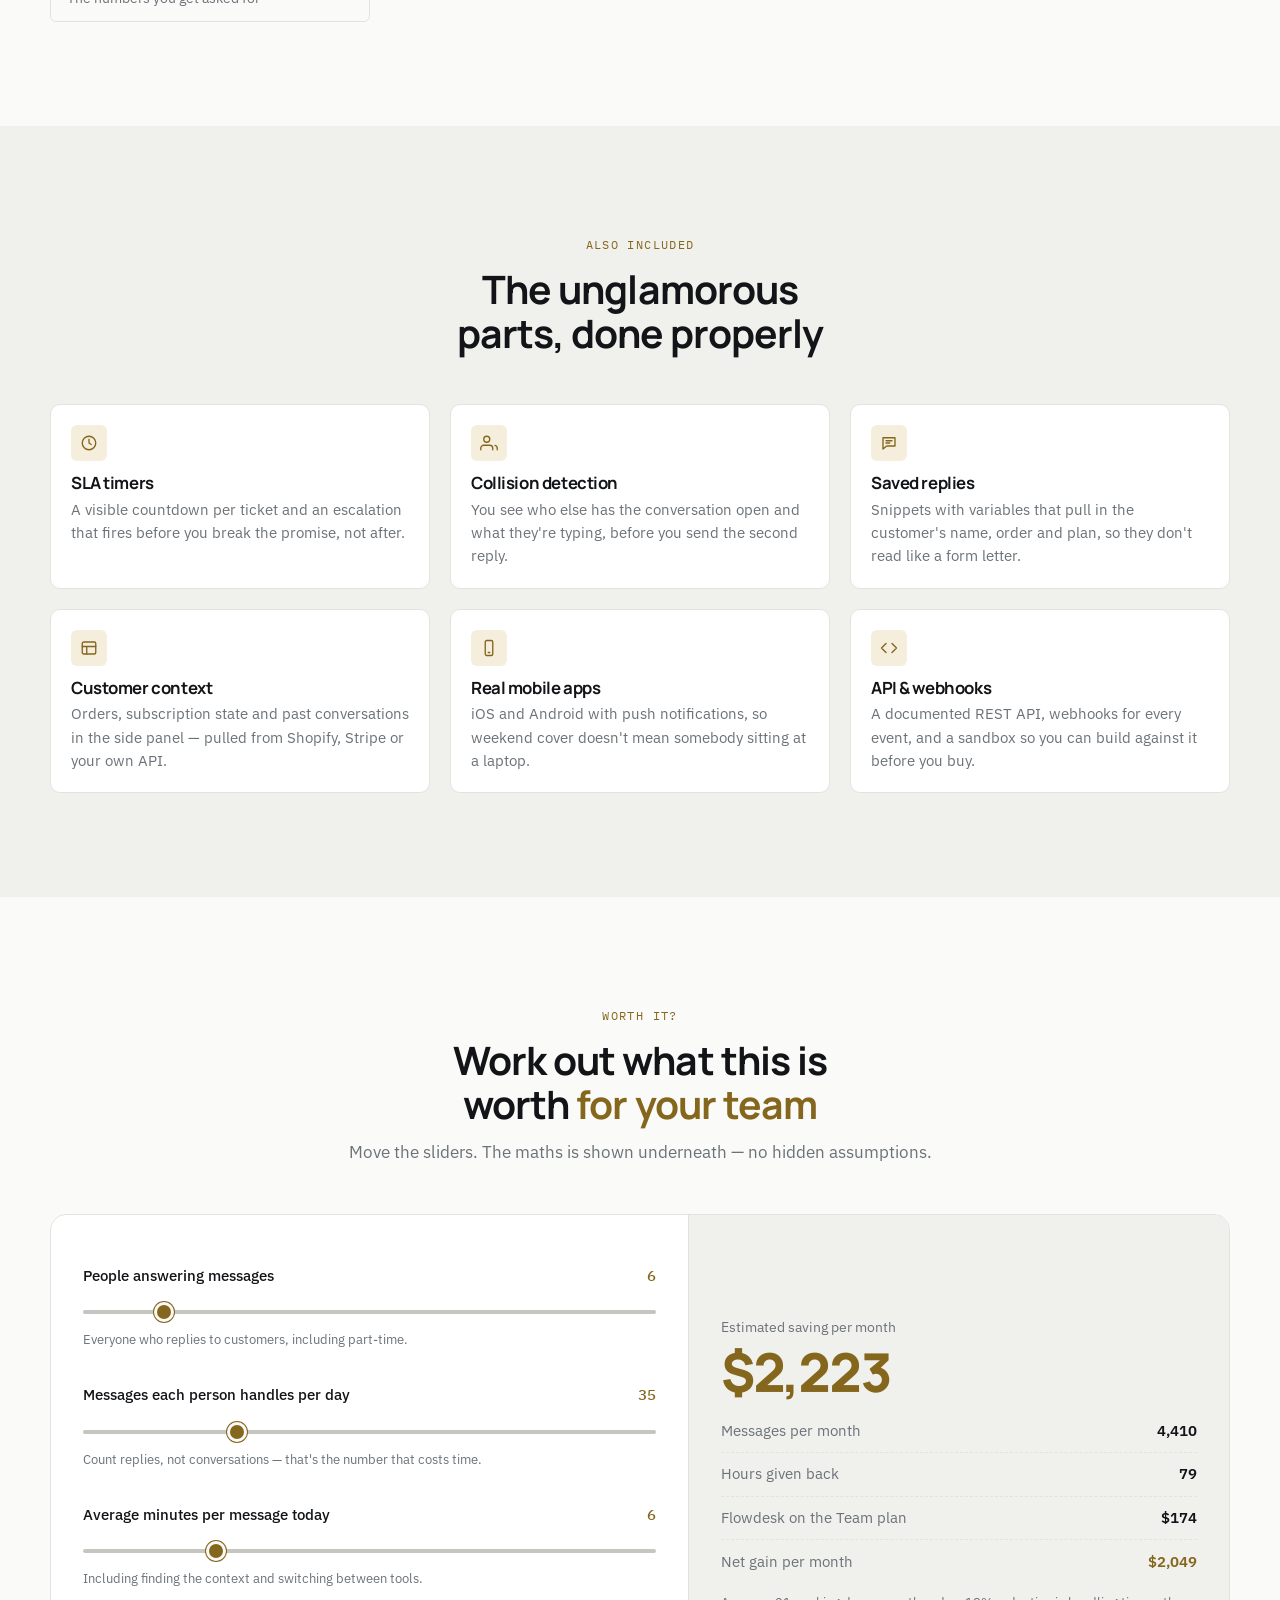
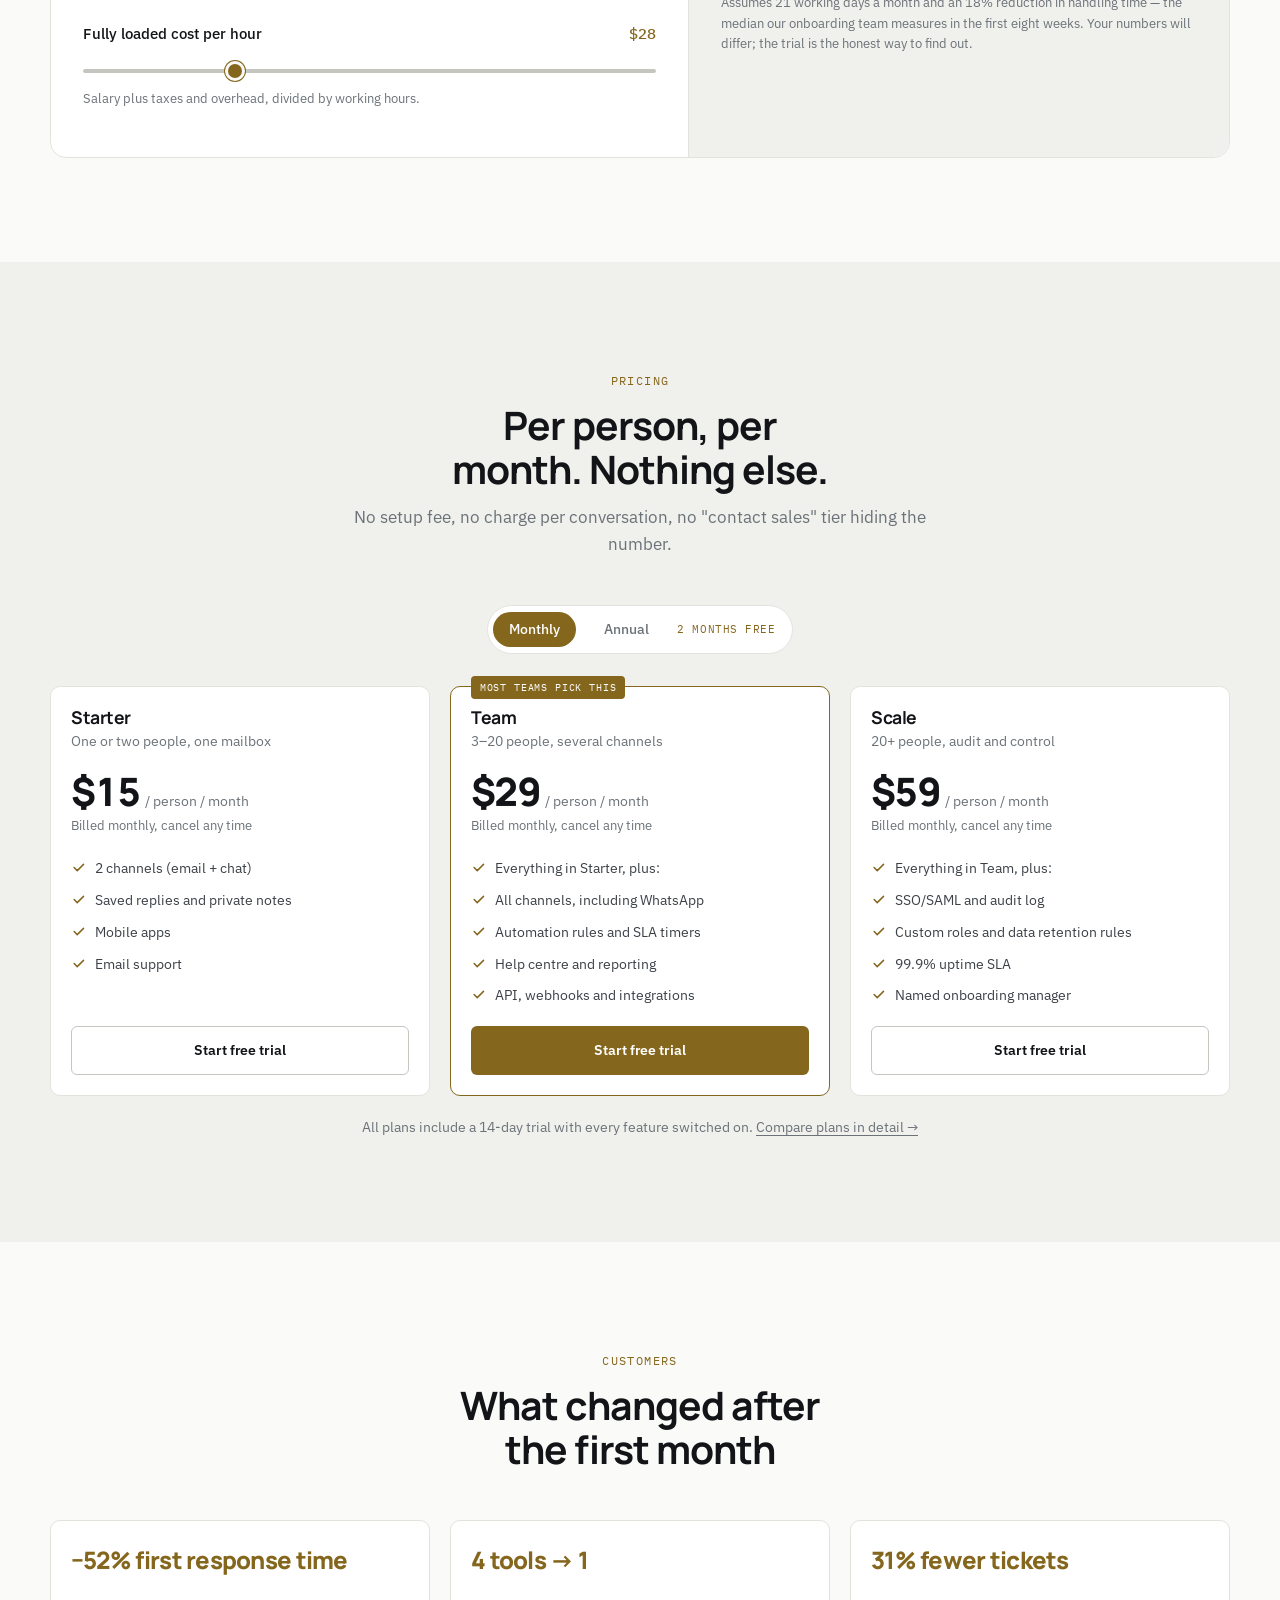
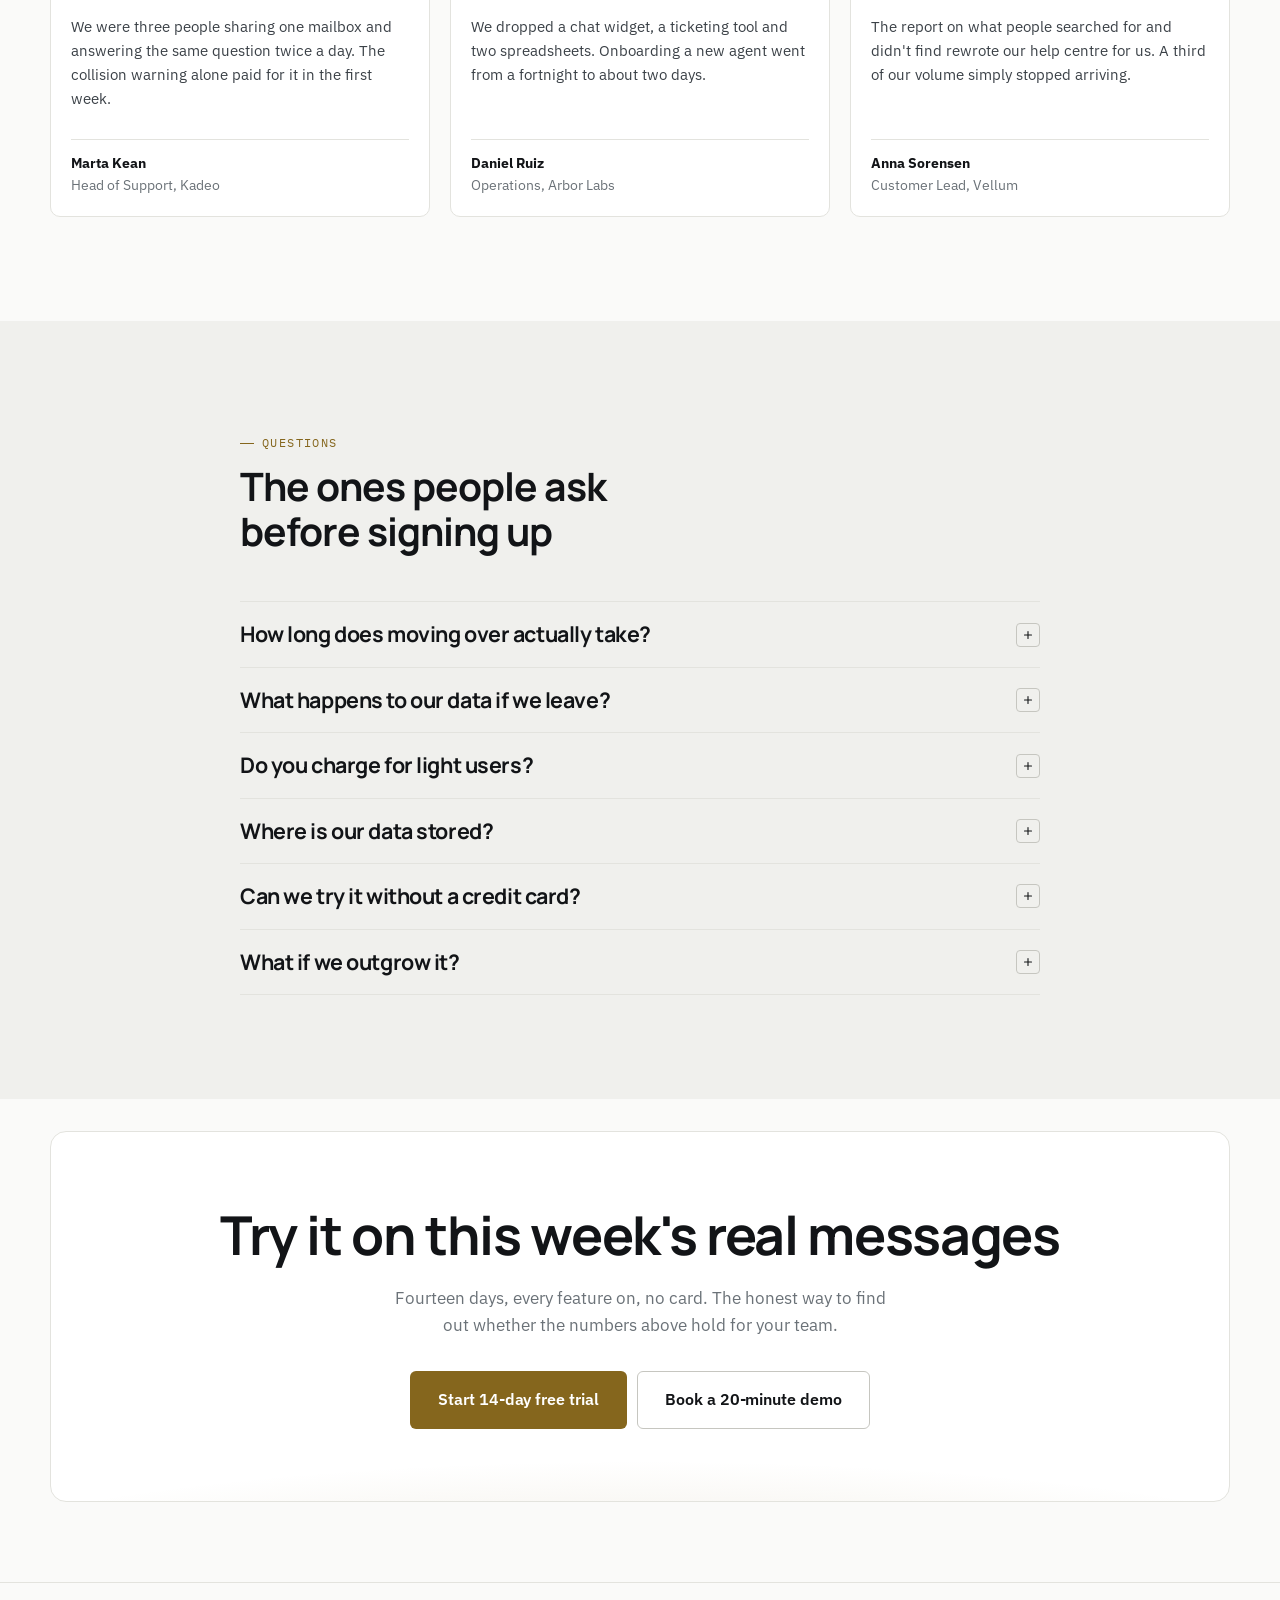
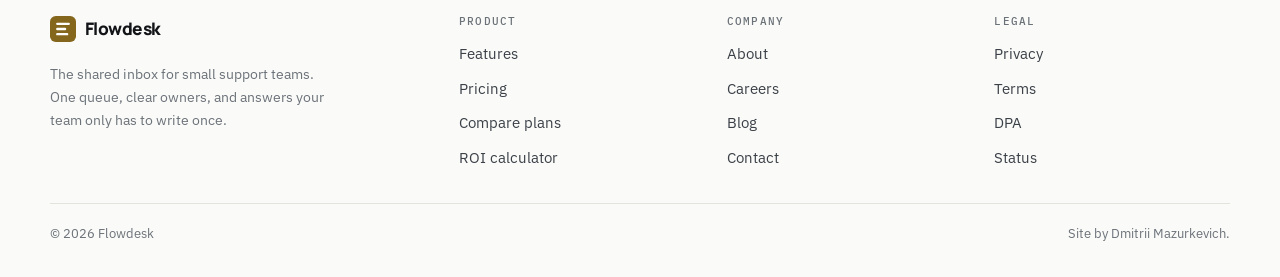
==== commit 2b3b83c5: "Site files, README and preview" ====
--- a/index.html
+++ b/index.html
@@ -30,7 +30,7 @@
     var p = location.search.match(/[?&]lang=([a-z]{2})/i);
     if (p && langs.indexOf(p[1].toLowerCase()) > -1) lang = p[1].toLowerCase();
     if (!lang) { try { var s = localStorage.getItem('fd-lang'); if (langs.indexOf(s) > -1) lang = s; } catch (e) {} }
-    if (!lang) { lang = /^ru/i.test(navigator.language || '') ? 'ru' : 'en'; }
+    if (!lang) { lang = 'en'; }
     d.setAttribute('data-lang', lang);
     if (lang !== 'en') { d.className += ' i18n-pending'; setTimeout(function () { d.classList.remove('i18n-pending'); }, 1200); }
     try { var t = localStorage.getItem('fd-theme'); if (t) d.setAttribute('data-theme', t); } catch (e) {}
@@ -737,7 +737,7 @@
     </div>
     <div class="footer__bottom">
       <span>© <span data-year>2026</span> Flowdesk</span>
-      <span data-i18n="foot.demoNote">Fictional product. Concept landing page built for a web-development portfolio.</span>
+      <span data-i18n="foot.demoNote">Site by Dmitrii Mazurkevich.</span>
     </div>
   </div>
 </footer>
